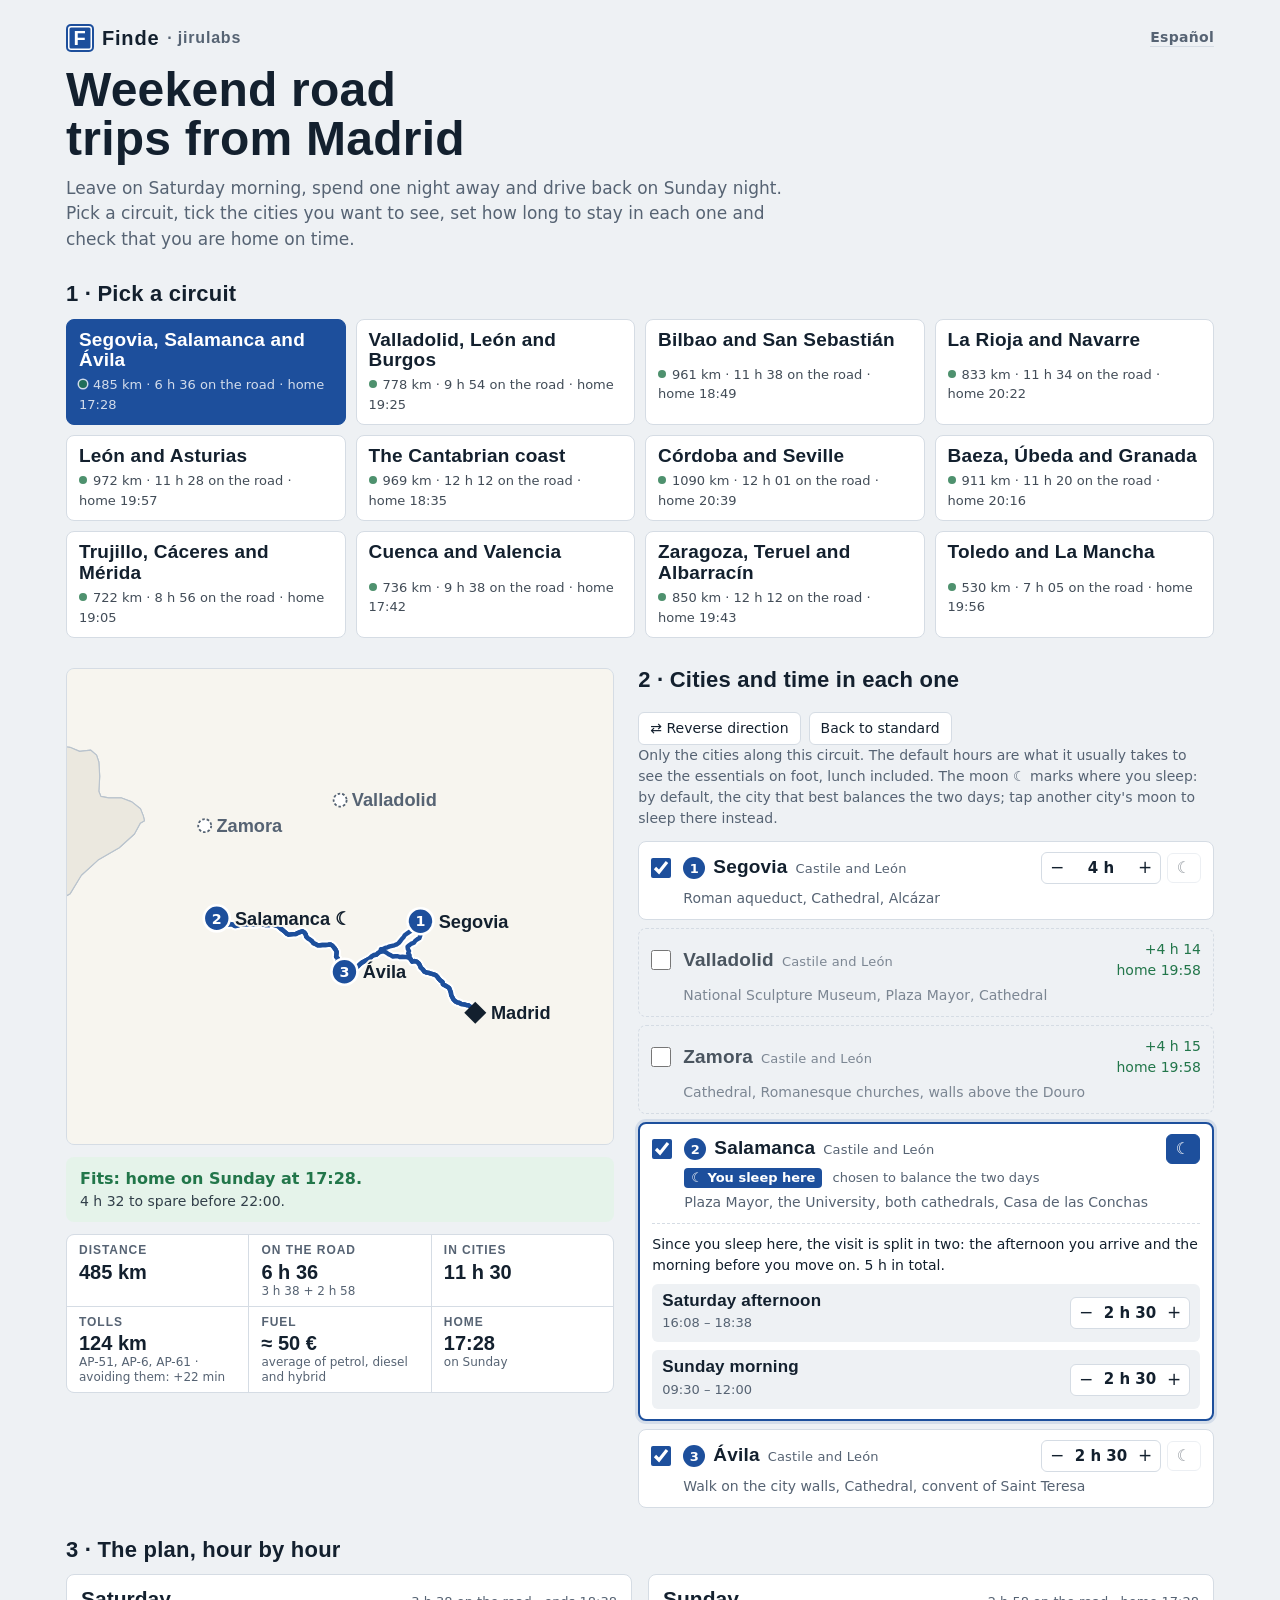
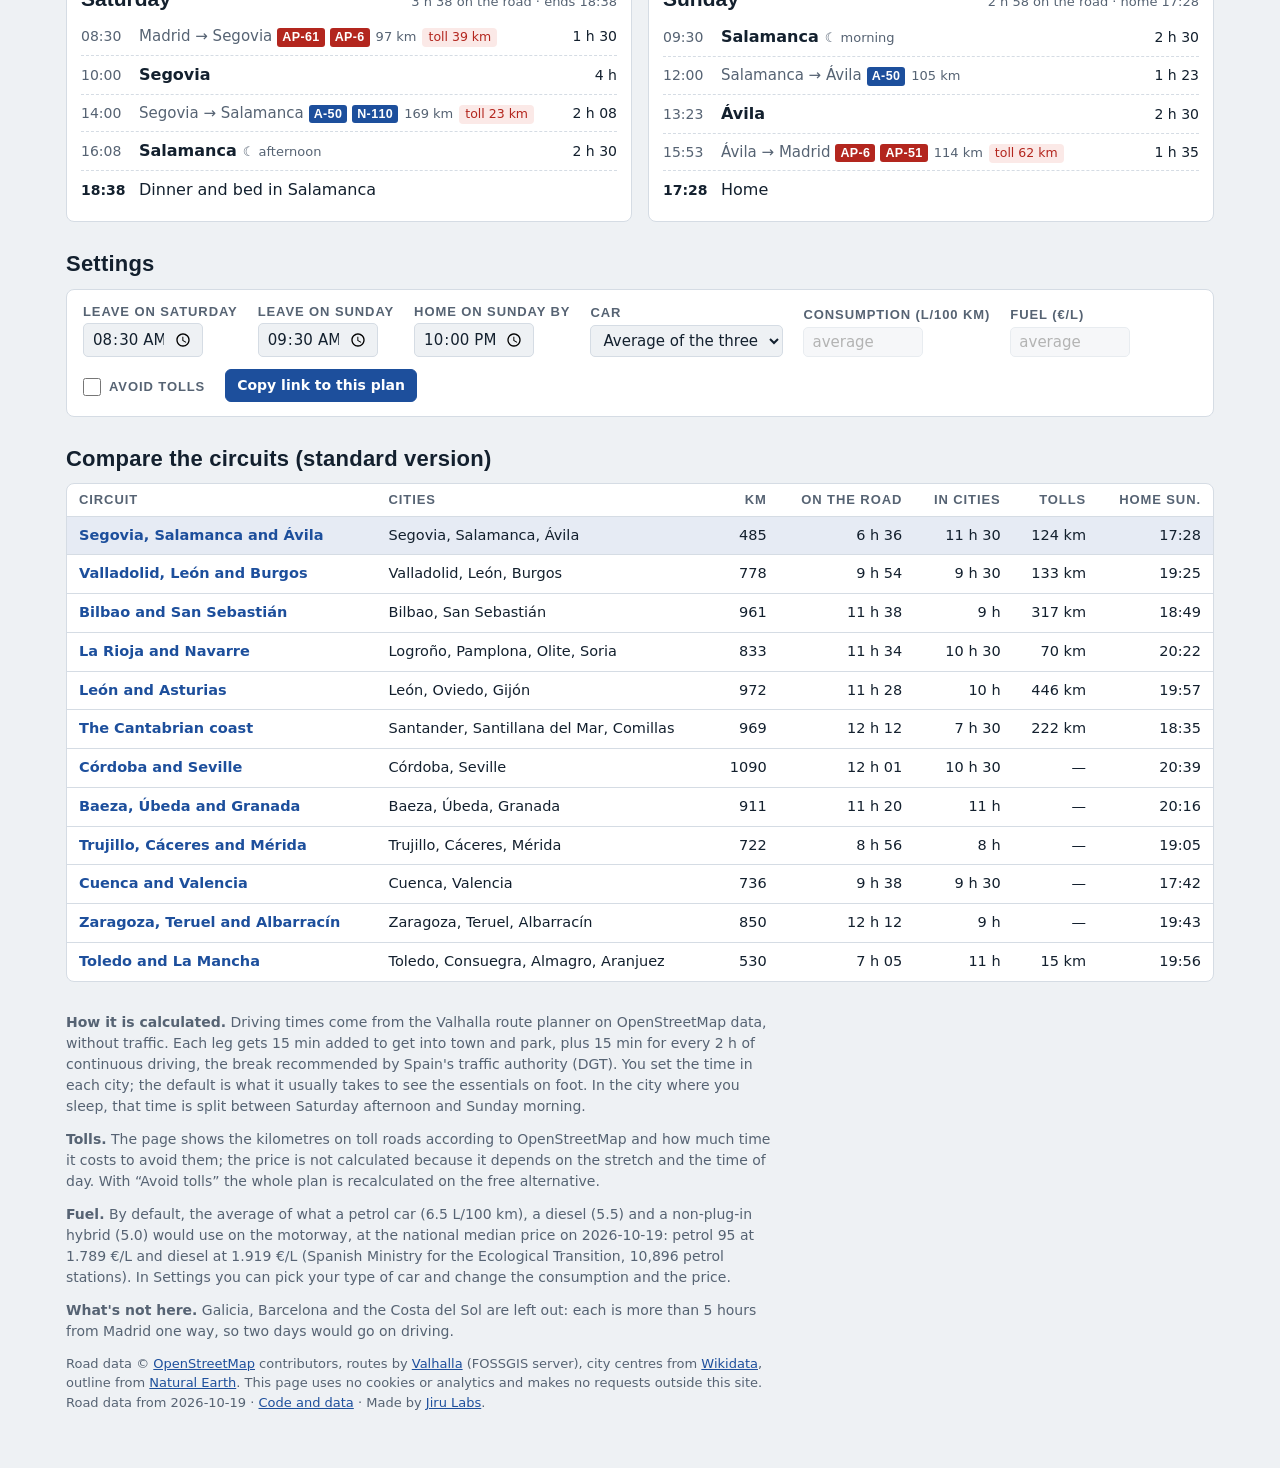
==== docs/en/index.html @ 2900321b "Versión en inglés (/en/), ciudad de la noche explicada, combustible por tipo de coche con precios de" ====
<!doctype html>
<html lang="en">
<head>
<meta charset="utf-8">
<meta name="viewport" content="width=device-width,initial-scale=1">
<title>Finde · Weekend road trips from Madrid</title>
<meta name="description" content="Twelve Saturday-to-Sunday road trips from Madrid. Pick the cities, set the time in each one and check that you are home by Sunday night.">
<meta name="color-scheme" content="light dark">
<link rel="canonical" href="https://finde.jirulabs.com/en/">
<link rel="alternate" hreflang="es" href="https://finde.jirulabs.com/">
<link rel="alternate" hreflang="en" href="https://finde.jirulabs.com/en/">
<link rel="alternate" hreflang="x-default" href="https://finde.jirulabs.com/">
<meta property="og:type" content="website">
<meta property="og:url" content="https://finde.jirulabs.com/en/">
<meta property="og:title" content="Finde · Weekend road trips from Madrid">
<meta property="og:description" content="Pick a circuit, tick the cities, set the time in each one and check that you are home by Sunday night.">
<meta property="og:locale" content="en_GB">
<link rel="icon" href="../favicon.svg" type="image/svg+xml">
<link rel="preload" href="../datos.json" as="fetch" crossorigin>
<link rel="stylesheet" href="../estilo.css">
<script type="module" src="../app.js"></script>
</head>
<body>
<!-- Generado por herramientas/construir.py desde herramientas/plantilla.html y datos/textos.json: no editar aquí. -->
<div class="wrap">
  <header class="cab">
    <div>
      <p class="marca"><span class="senal">F</span> Finde <a href="https://jirulabs.com/en/" class="jl">· jirulabs</a>
        <a href="../" class="idioma" id="idioma" hreflang="es" lang="es">Español</a></p>
      <h1>Weekend road trips from Madrid</h1>
      <p class="lede">Leave on Saturday morning, spend one night away and drive back on Sunday night. Pick a circuit, tick the cities you want to see, set how long to stay in each one and check that you are home on time.</p>
    </div>
  </header>

  <section aria-labelledby="t-circ">
    <h2 id="t-circ" class="seccion">1 · Pick a circuit</h2>
    <div class="circuitos" id="circuitos" role="radiogroup" aria-label="Circuits"></div>
  </section>

  <section class="principal" aria-labelledby="t-viaje">
    <div class="col-mapa">
      <div class="mapa"><svg id="mapa" role="img" aria-label="Route map"></svg></div>
      <div id="veredicto" class="veredicto" aria-live="polite"></div>
      <dl class="cifras" id="cifras"></dl>
    </div>
    <div class="col-ciudades">
      <div class="titulo-fila">
        <h2 id="t-viaje" class="seccion">2 · Cities and time in each one</h2>
        <div class="acciones">
          <button type="button" id="invertir" class="btn">⇄ Reverse direction</button>
          <button type="button" id="estandar" class="btn">Back to standard</button>
        </div>
      </div>
      <p class="ayuda">Only the cities along this circuit. The default hours are what it usually takes to see the essentials on foot, lunch included. The moon ☾ marks where you sleep: by default, the city that best balances the two days; tap another city&#x27;s moon to sleep there instead.</p>
      <ol class="ciudades" id="ciudades"></ol>
    </div>
  </section>

  <section aria-labelledby="t-itin">
    <h2 id="t-itin" class="seccion">3 · The plan, hour by hour</h2>
    <div class="dias" id="dias"></div>
  </section>

  <section aria-labelledby="t-aj">
    <h2 id="t-aj" class="seccion">Settings</h2>
    <div class="ajustes">
      <label>Leave on Saturday <input id="s1" type="time" value="08:30"></label>
      <label>Leave on Sunday <input id="s2" type="time" value="09:30"></label>
      <label>Home on Sunday by <input id="fin" type="time" value="22:00"></label>
      <label>Car <select id="coche">
        <option value="media">Average of the three</option>
        <option value="gasolina">Petrol</option>
        <option value="diesel">Diesel</option>
        <option value="hibrido">Hybrid (non-plug-in)</option></select></label>
      <label>Consumption (L/100 km) <input id="l" type="text" inputmode="decimal" autocomplete="off"></label>
      <label>Fuel (€/L) <input id="p" type="text" inputmode="decimal" autocomplete="off"></label>
      <label class="check"><input id="np" type="checkbox"> Avoid tolls</label>
      <button type="button" id="compartir" class="btn btn-fuerte">Copy link to this plan</button>
    </div>
  </section>

  <section aria-labelledby="t-comp">
    <h2 id="t-comp" class="seccion">Compare the circuits (standard version)</h2>
    <div class="tabla"><table>
      <thead><tr><th>Circuit</th><th>Cities</th><th class="n">km</th><th class="n">On the road</th><th class="n">In cities</th><th class="n">Tolls</th><th class="n">Home Sun.</th></tr></thead>
      <tbody id="comparar"></tbody>
    </table></div>
  </section>

  <footer class="pie" id="pie">
    <p><strong>How it is calculated.</strong> Driving times come from the Valhalla route planner on OpenStreetMap data, without traffic. Each leg gets 15 min added to get into town and park, plus 15 min for every 2 h of continuous driving, the break recommended by Spain's traffic authority (DGT). You set the time in each city; the default is what it usually takes to see the essentials on foot. In the city where you sleep, that time is split between Saturday afternoon and Sunday morning.</p>
    <p><strong>Tolls.</strong> The page shows the kilometres on toll roads according to OpenStreetMap and how much time it costs to avoid them; the price is not calculated because it depends on the stretch and the time of day. With “Avoid tolls” the whole plan is recalculated on the free alternative.</p>
    <p id="pie-combustible"></p>
    <p id="fuera"></p>
    <p class="creditos">Road data © <a href="https://www.openstreetmap.org/copyright">OpenStreetMap</a> contributors, routes by <a href="https://valhalla.github.io/valhalla/">Valhalla</a> (FOSSGIS server), city centres from <a href="https://www.wikidata.org">Wikidata</a>, outline from <a href="https://www.naturalearthdata.com">Natural Earth</a>. This page uses no cookies or analytics and makes no requests outside this site. <span id="generado"></span> · <a href="https://github.com/jiru-labs/finde">Code and data</a> · Made by <a href="https://jirulabs.com/en/">Jiru Labs</a>.</p>
  </footer>
</div>
<noscript><p class="wrap">This page needs JavaScript to calculate the plans.</p></noscript>
</body>
</html>
---- docs/estilo.css ----
/* Finde — estética de señalización vial española: azul de autovía, tipografía condensada. */
@font-face{font-family:"Barlow";src:url(fuentes/barlow-400.woff2) format("woff2");font-weight:400;font-display:swap}
@font-face{font-family:"Barlow";src:url(fuentes/barlow-600.woff2) format("woff2");font-weight:600;font-display:swap}
@font-face{font-family:"Barlow Condensed";src:url(fuentes/barlow-condensed-600.woff2) format("woff2");font-weight:600;font-display:swap}
@font-face{font-family:"Barlow Condensed";src:url(fuentes/barlow-condensed-700.woff2) format("woff2");font-weight:700;font-display:swap}

:root{
  --bg:#eef1f4; --surface:#fff; --ink:#13202e; --muted:#566373; --line:#d5dce4;
  --mar:#dfe8f1; --tierra:#f7f5ef; --tierra-otra:#ebe8df; --borde:#b9c3cd;
  --via:#1d4f9c; --via-ink:#fff; --peaje:#b3261e; --peaje-bg:#fbe9e7;
  --ok:#22764a; --ok-bg:#e5f3ea; --aviso:#9a5b00; --aviso-bg:#fdf1dc; --mal:#b3261e; --mal-bg:#fbe9e7;
  --f-rotulo:"Barlow Condensed","Arial Narrow",Arial,sans-serif;
  --f-texto:"Barlow",system-ui,-apple-system,"Segoe UI",sans-serif;
  color-scheme:light;
}
@media (prefers-color-scheme:dark){:root{
  --bg:#0f151c; --surface:#17202a; --ink:#e6ecf2; --muted:#98a6b5; --line:#2a3644;
  --mar:#122030; --tierra:#1d2733; --tierra-otra:#18212b; --borde:#33465a;
  --via:#6fa3e8; --via-ink:#0b1118; --peaje:#ff8a80; --peaje-bg:#3a1c1a;
  --ok:#6cc08f; --ok-bg:#16301f; --aviso:#f0b35a; --aviso-bg:#352713; --mal:#ff8a80; --mal-bg:#3a1c1a;
  color-scheme:dark}}

*{box-sizing:border-box}
body{margin:0;background:var(--bg);color:var(--ink);font:400 16px/1.5 var(--f-texto);-webkit-font-smoothing:antialiased}
a{color:var(--via)}
.wrap{max-width:1180px;margin:0 auto;padding:24px 16px 48px;display:grid;grid-template-columns:minmax(0,1fr);gap:30px}
button,input{font:inherit;color:inherit}
:focus-visible{outline:2px solid var(--via);outline-offset:2px}

.marca{font:700 20px/1 var(--f-rotulo);letter-spacing:.04em;margin:0 0 14px;display:flex;align-items:center;gap:8px}
.senal{display:inline-grid;place-items:center;width:28px;height:28px;background:var(--via);color:var(--via-ink);border-radius:5px;box-shadow:inset 0 0 0 2px var(--via),inset 0 0 0 3.5px var(--via-ink)}
.jl{font-weight:600;color:var(--muted);text-decoration:none;font-size:16px}
.jl:hover{color:var(--via)}
h1{font:700 clamp(30px,5.2vw,48px)/1.02 var(--f-rotulo);margin:0;letter-spacing:.005em;text-wrap:balance;max-width:22ch}
.lede{margin:12px 0 0;color:var(--muted);max-width:68ch;font-size:17px}
.seccion{font:700 22px/1.1 var(--f-rotulo);margin:0 0 12px;letter-spacing:.01em}

/* Circuitos */
.circuitos{display:grid;grid-template-columns:repeat(auto-fill,minmax(min(230px,calc(50% - 5px)),1fr));gap:10px}
.circ{display:grid;gap:4px;text-align:left;background:var(--surface);border:1.5px solid var(--line);border-radius:8px;padding:10px 12px;cursor:pointer}
.circ:hover{border-color:var(--via)}
.circ[aria-checked="true"]{background:var(--via);border-color:var(--via);color:var(--via-ink)}
.circ strong{font:700 19px/1.1 var(--f-rotulo);letter-spacing:.01em}
.circ small{font-size:13px;opacity:.8;font-variant-numeric:tabular-nums}
.punto{display:inline-block;width:8px;height:8px;border-radius:50%;margin-right:6px;vertical-align:1px}
.punto.ok{background:var(--ok)} .punto.justo{background:var(--aviso)} .punto.no{background:var(--mal)}
.circ[aria-checked="true"] .punto{box-shadow:0 0 0 1.5px var(--via-ink)}

/* Principal */
.principal{display:grid;grid-template-columns:minmax(0,1fr) minmax(0,1.05fr);gap:24px;align-items:start}
@media (max-width:900px){.principal{grid-template-columns:1fr}}
.col-mapa{display:grid;gap:12px;position:sticky;top:12px}
@media (max-width:900px){.col-mapa{position:static}}
.mapa{background:var(--mar);border:1px solid var(--line);border-radius:8px;overflow:hidden}
.mapa svg{display:block;width:100%;height:auto}
.veredicto{border-radius:8px;padding:10px 14px;font-weight:600}
.veredicto.ok{background:var(--ok-bg);color:var(--ok)}
.veredicto.justo{background:var(--aviso-bg);color:var(--aviso)}
.veredicto.no{background:var(--mal-bg);color:var(--mal)}
.veredicto span{display:block;font-weight:400;font-size:14px;color:var(--ink);opacity:.85}
.cifras{display:grid;grid-template-columns:repeat(3,minmax(0,1fr));gap:1px;background:var(--line);border:1px solid var(--line);border-radius:8px;overflow:hidden;margin:0}
.cifras div{background:var(--surface);padding:8px 12px}
.cifras dt{font:600 12px/1.2 var(--f-rotulo);text-transform:uppercase;letter-spacing:.08em;color:var(--muted)}
.cifras dd{margin:2px 0 0;font:600 20px/1.2 var(--f-rotulo);font-variant-numeric:tabular-nums}
.cifras dd small{font:400 12px/1.2 var(--f-texto);color:var(--muted);display:block}

.titulo-fila{display:flex;flex-wrap:wrap;justify-content:space-between;align-items:baseline;gap:8px}
.acciones{display:flex;gap:8px;flex-wrap:wrap}
.btn{background:var(--surface);border:1px solid var(--line);border-radius:6px;padding:5px 11px;cursor:pointer;font-size:14px}
.btn:hover{border-color:var(--via)}
.btn-fuerte{background:var(--via);color:var(--via-ink);border-color:var(--via);font-weight:600}
.ayuda{margin:0 0 12px;color:var(--muted);font-size:14px}

/* Lista de ciudades */
.ciudades{list-style:none;margin:0;padding:0;display:grid;gap:8px}
.ciudad{background:var(--surface);border:1px solid var(--line);border-radius:8px;padding:10px 12px;display:grid;grid-template-columns:auto minmax(0,1fr) auto;gap:4px 12px;align-items:center}
.ciudad.fuera{background:transparent;border-style:dashed}
.ciudad.fuera .nom,.ciudad.fuera .ver{opacity:.75}
.ciudad input[type=checkbox]{width:20px;height:20px;accent-color:var(--via);margin:0}
.nom{font:700 19px/1.1 var(--f-rotulo);letter-spacing:.01em;display:flex;align-items:baseline;gap:8px;flex-wrap:wrap}
.nom small{font:400 13px/1 var(--f-texto);color:var(--muted)}
.num{display:inline-grid;place-items:center;min-width:22px;height:22px;border-radius:50%;background:var(--via);color:var(--via-ink);font:600 13px/1 var(--f-texto)}
.ver{grid-column:2/4;font-size:14px;color:var(--muted);margin:0}
.ctrl{display:flex;align-items:center;gap:6px;justify-self:end}
.luna{border:1px solid var(--line);background:var(--surface);border-radius:6px;width:34px;height:30px;cursor:pointer;font-size:16px;line-height:1;opacity:.45}
.luna[aria-pressed="true"]{opacity:1;background:var(--via);border-color:var(--via);color:var(--via-ink)}
.paso{display:inline-flex;align-items:center;border:1px solid var(--line);border-radius:6px;overflow:hidden;background:var(--surface)}
.paso button{border:0;background:transparent;width:30px;height:30px;cursor:pointer;font-size:17px}
.paso button:hover{background:var(--bg)}
.paso output{min-width:58px;text-align:center;font:600 15px/1 var(--f-texto);font-variant-numeric:tabular-nums}
.paso.cambiado output{color:var(--via)}
.coste{font-size:14px;font-variant-numeric:tabular-nums;text-align:right}
.coste.cabe{color:var(--ok)} .coste.nocabe{color:var(--mal)}

/* Días */
.dias{display:grid;grid-template-columns:repeat(2,minmax(0,1fr));gap:16px}
@media (max-width:760px){.dias{grid-template-columns:1fr}}
.dia{background:var(--surface);border:1px solid var(--line);border-radius:8px;padding:12px 14px}
.dia h3{font:700 21px/1.1 var(--f-rotulo);margin:0 0 8px;display:flex;justify-content:space-between;gap:10px;flex-wrap:wrap;align-items:baseline}
.dia h3 small{font:400 13px/1 var(--f-texto);color:var(--muted)}
.tl{list-style:none;margin:0;padding:0}
.tl li{display:grid;grid-template-columns:48px minmax(0,1fr) auto;gap:10px;padding:7px 0;border-top:1px dashed var(--line);align-items:baseline}
.tl li:first-child{border-top:0}
.tl time{font-variant-numeric:tabular-nums;color:var(--muted);font-size:14px}
.tl .dur{font-variant-numeric:tabular-nums;font-size:14px;text-align:right;white-space:nowrap}
.tl .coche .que{color:var(--muted);font-size:15px}
.tl .visita .que{font-weight:600}
.tl .fin time{color:var(--ink);font-weight:600}
.via{display:inline-block;font:600 12.5px/1.45 var(--f-rotulo);background:var(--via);color:var(--via-ink);border-radius:3px;padding:0 5px;margin-left:5px;letter-spacing:.03em}
.via.ap{background:var(--peaje)}
.etq{font-size:13px;color:var(--muted);margin-left:6px;font-weight:400}
.peaje{display:inline-block;font-size:12.5px;color:var(--peaje);background:var(--peaje-bg);border-radius:4px;padding:0 6px;margin-left:6px}
.aviso{display:block;margin-top:8px;font-size:13.5px;background:var(--aviso-bg);color:var(--aviso);border-radius:5px;padding:4px 8px}

/* Ajustes */
.ajustes{display:flex;flex-wrap:wrap;gap:12px 20px;align-items:flex-end;background:var(--surface);border:1px solid var(--line);border-radius:8px;padding:14px 16px}
.ajustes label{display:grid;gap:4px;font:600 13px/1.2 var(--f-rotulo);text-transform:uppercase;letter-spacing:.07em;color:var(--muted)}
.ajustes input{font:400 15px/1.2 var(--f-texto);text-transform:none;letter-spacing:0;color:var(--ink);background:var(--bg);border:1px solid var(--line);border-radius:5px;padding:5px 8px;width:120px}

/* Tabla */
.tabla{overflow-x:auto;background:var(--surface);border:1px solid var(--line);border-radius:8px}
table{border-collapse:collapse;width:100%;min-width:820px;font-size:14.5px}
th,td{padding:8px 12px;text-align:left;border-bottom:1px solid var(--line)}
th{font:600 13px/1.2 var(--f-rotulo);text-transform:uppercase;letter-spacing:.07em;color:var(--muted)}
td.n,th.n{text-align:right;font-variant-numeric:tabular-nums;white-space:nowrap}
tbody tr:last-child td{border-bottom:0}
tbody tr.sel td{background:color-mix(in srgb,var(--via) 11%,transparent)}
td button{all:unset;cursor:pointer;font-weight:600;color:var(--via)}
td button:focus-visible{outline:2px solid var(--via)}
td.tarde{color:var(--mal);font-weight:600}

.pie{font-size:14px;color:var(--muted);max-width:80ch;display:grid;gap:4px}
.pie p{margin:0 0 8px}
.creditos{font-size:13px}
.toast{position:fixed;left:50%;bottom:20px;transform:translateX(-50%);background:var(--ink);color:var(--bg);padding:8px 14px;border-radius:6px;font-size:14px}

/* Rótulos del mapa (SVG) */
.rot{font-family:var(--f-rotulo);font-weight:600;fill:var(--ink)}
.rot-madrid{font-weight:700}
.rot-fuera{fill:var(--muted);font-weight:600}
#mapa text:not(.rot){font-family:var(--f-texto)}
.ajustes label.check{display:flex;align-items:center;gap:8px;padding-bottom:6px}
.ajustes label.check input{width:18px;height:18px;accent-color:var(--via);margin:0}

/* Idioma */
.idioma{margin-left:auto;font:600 14px/1 var(--f-texto);color:var(--muted);text-decoration:none;border-bottom:1px solid var(--line);padding-bottom:2px;letter-spacing:.02em}
.idioma:hover{color:var(--via);border-bottom-color:var(--via)}
.marca{flex-wrap:wrap}

/* La ciudad donde se duerme */
.ciudad.noche{border:2px solid var(--via);box-shadow:0 0 0 3px color-mix(in srgb,var(--via) 12%,transparent)}
.chip-noche{grid-column:2/4;margin:0;font-size:13px;color:var(--muted)}
.chip-noche span{display:inline-block;background:var(--via);color:var(--via-ink);font:600 13px/1.5 var(--f-texto);border-radius:4px;padding:0 7px;margin-right:6px}
.partido{grid-column:1/4;display:grid;gap:8px;margin-top:6px;padding-top:10px;border-top:1px dashed var(--line)}
.partido-txt{margin:0;font-size:14px;color:var(--ink)}
.mitad{display:flex;justify-content:space-between;align-items:center;gap:12px;flex-wrap:wrap;background:var(--bg);border-radius:6px;padding:8px 10px}
.mitad strong{display:block;font:700 17px/1.1 var(--f-rotulo);letter-spacing:.01em}
.mitad small{font-size:13px;color:var(--muted);font-variant-numeric:tabular-nums}

/* Ajustes: selector de coche y campos apagados con «media» */
.ajustes select{font:400 15px/1.2 var(--f-texto);text-transform:none;letter-spacing:0;color:var(--ink);background:var(--bg);border:1px solid var(--line);border-radius:5px;padding:5px 8px}
.ajustes input:disabled{opacity:.55}
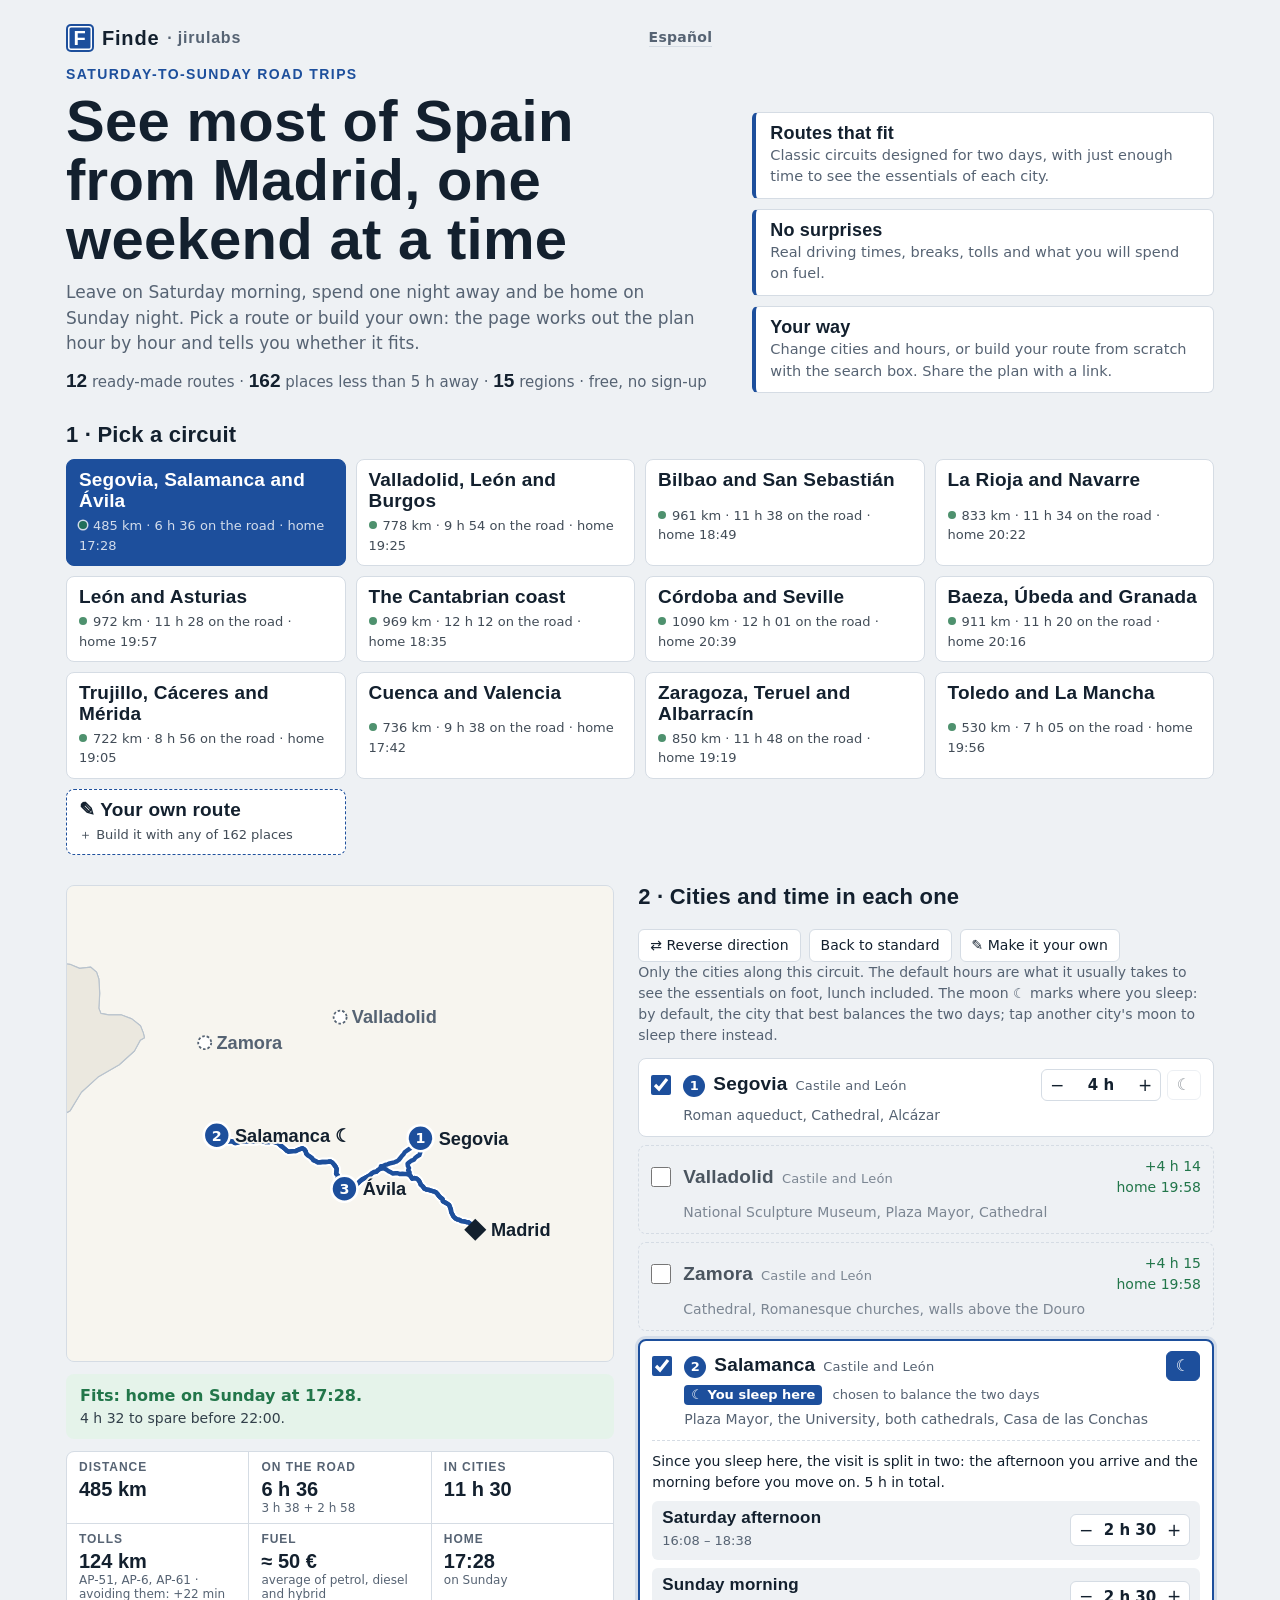
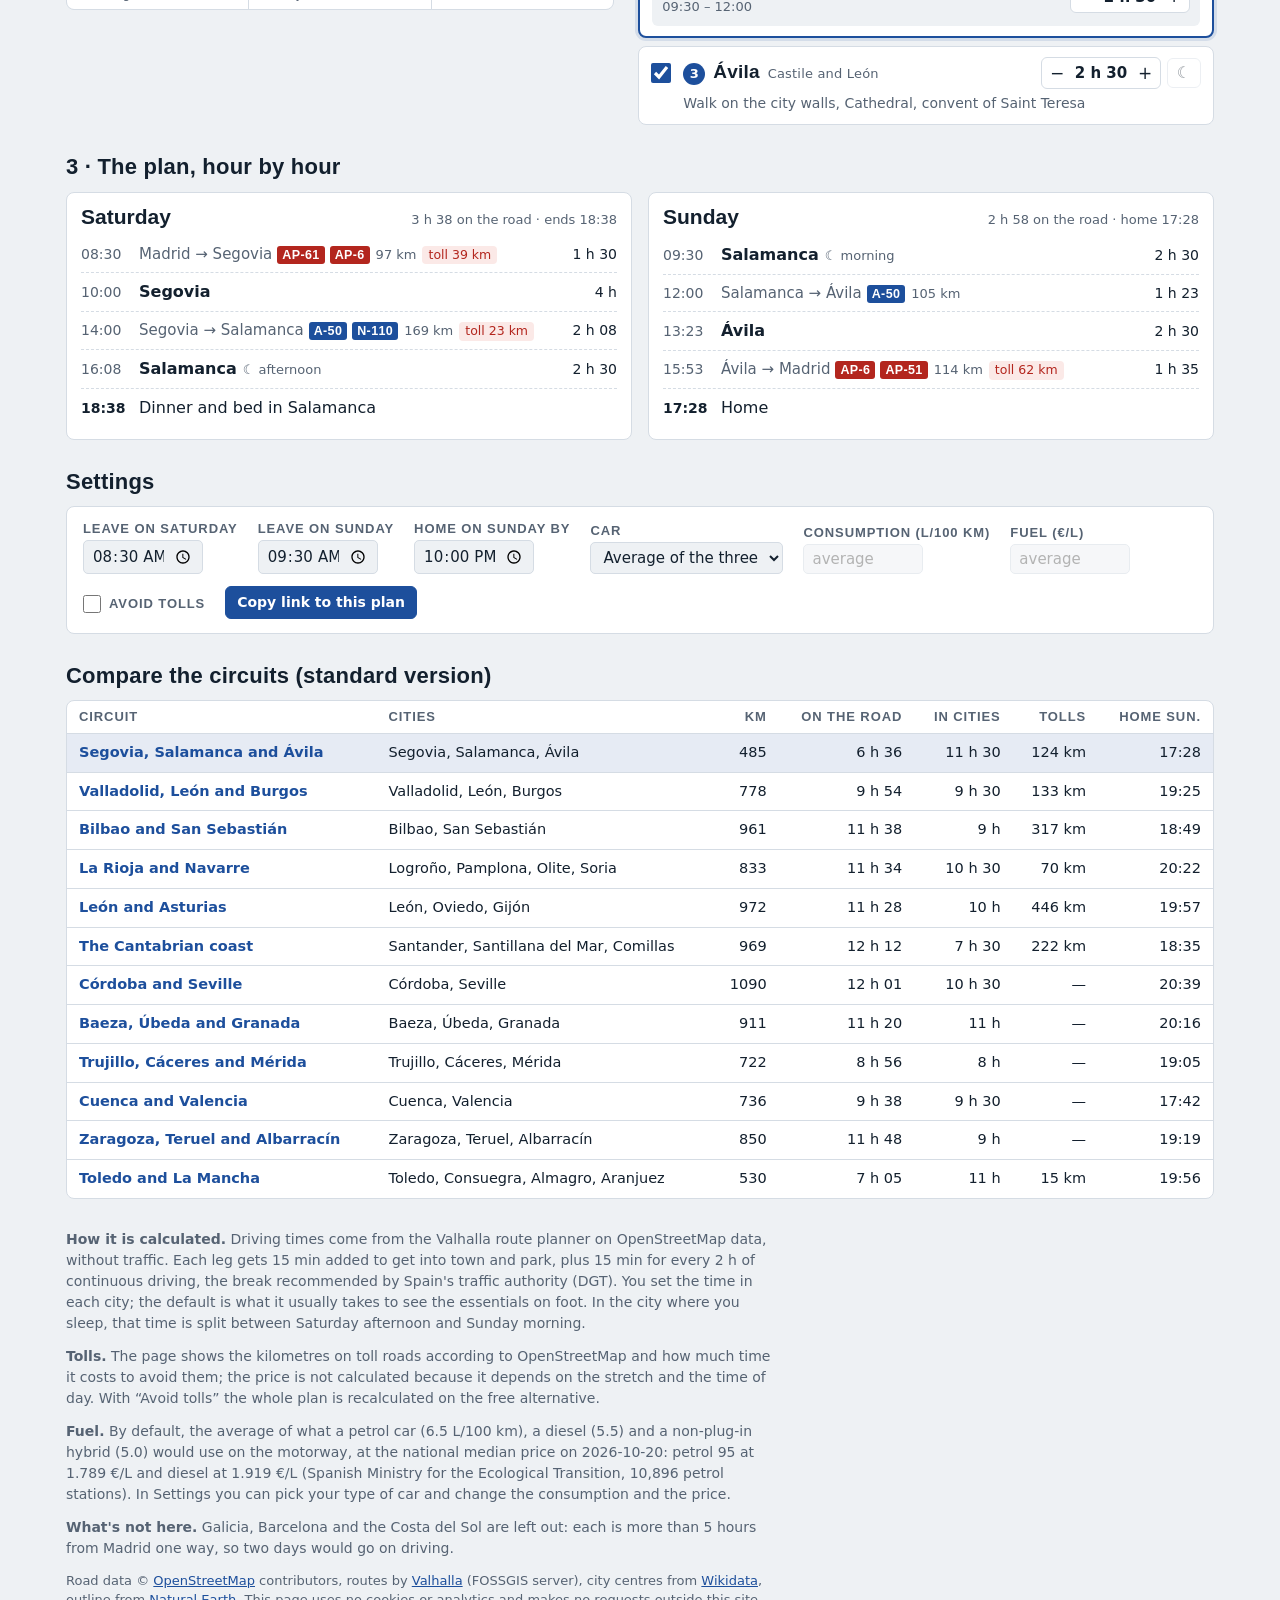
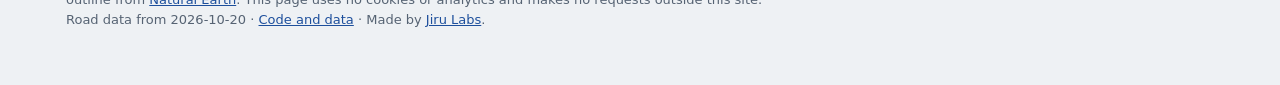
==== commit e83a7a98: "Tu recorrido: catálogo de 162 lugares con buscador; portada e imagen para compartir - Catálogo preca" ====
--- a/docs/en/index.html
+++ b/docs/en/index.html
@@ -3,8 +3,8 @@
 <head>
 <meta charset="utf-8">
 <meta name="viewport" content="width=device-width,initial-scale=1">
-<title>Finde · Weekend road trips from Madrid</title>
-<meta name="description" content="Twelve Saturday-to-Sunday road trips from Madrid. Pick the cities, set the time in each one and check that you are home by Sunday night.">
+<title>Finde · See most of Spain on weekend road trips from Madrid</title>
+<meta name="description" content="Saturday-to-Sunday road trips from Madrid: twelve ready-made circuits and over a hundred places less than 5 hours away. Pick the cities, set the time in each one and check that you are home on Sunday.">
 <meta name="color-scheme" content="light dark">
 <link rel="canonical" href="https://finde.jirulabs.com/en/">
 <link rel="alternate" hreflang="es" href="https://finde.jirulabs.com/">
@@ -12,9 +12,13 @@
 <link rel="alternate" hreflang="x-default" href="https://finde.jirulabs.com/">
 <meta property="og:type" content="website">
 <meta property="og:url" content="https://finde.jirulabs.com/en/">
-<meta property="og:title" content="Finde · Weekend road trips from Madrid">
-<meta property="og:description" content="Pick a circuit, tick the cities, set the time in each one and check that you are home by Sunday night.">
+<meta property="og:title" content="Finde · See most of Spain on weekend road trips from Madrid">
+<meta property="og:description" content="Twelve ready-made routes and over a hundred places less than 5 h from Madrid. Leave on Saturday, come back on Sunday, and the page tells you if it fits.">
 <meta property="og:locale" content="en_GB">
+<meta property="og:image" content="https://finde.jirulabs.com/og-en.png">
+<meta property="og:image:width" content="1200">
+<meta property="og:image:height" content="630">
+<meta name="twitter:card" content="summary_large_image">
 <link rel="icon" href="../favicon.svg" type="image/svg+xml">
 <link rel="preload" href="../datos.json" as="fetch" crossorigin>
 <link rel="stylesheet" href="../estilo.css">
@@ -27,9 +31,16 @@
     <div>
       <p class="marca"><span class="senal">F</span> Finde <a href="https://jirulabs.com/en/" class="jl">· jirulabs</a>
         <a href="../" class="idioma" id="idioma" hreflang="es" lang="es">Español</a></p>
-      <h1>Weekend road trips from Madrid</h1>
-      <p class="lede">Leave on Saturday morning, spend one night away and drive back on Sunday night. Pick a circuit, tick the cities you want to see, set how long to stay in each one and check that you are home on time.</p>
+      <p class="kicker">Saturday-to-Sunday road trips</p>
+      <h1>See most of Spain from Madrid, one weekend at a time</h1>
+      <p class="lede">Leave on Saturday morning, spend one night away and be home on Sunday night. Pick a route or build your own: the page works out the plan hour by hour and tells you whether it fits.</p>
+      <p class="portada" id="portada"></p>
     </div>
+    <ul class="ventajas">
+      <li><strong>Routes that fit</strong>Classic circuits designed for two days, with just enough time to see the essentials of each city.</li>
+      <li><strong>No surprises</strong>Real driving times, breaks, tolls and what you will spend on fuel.</li>
+      <li><strong>Your way</strong>Change cities and hours, or build your route from scratch with the search box. Share the plan with a link.</li>
+    </ul>
   </header>
 
   <section aria-labelledby="t-circ">
@@ -49,9 +60,18 @@
         <div class="acciones">
           <button type="button" id="invertir" class="btn">⇄ Reverse direction</button>
           <button type="button" id="estandar" class="btn">Back to standard</button>
+          <button type="button" id="editar" class="btn">✎ Make it your own</button>
+          <button type="button" id="ordenar" class="btn" hidden>Reorder to drive less</button>
+          <button type="button" id="vaciar" class="btn" hidden>Clear</button>
         </div>
       </div>
-      <p class="ayuda">Only the cities along this circuit. The default hours are what it usually takes to see the essentials on foot, lunch included. The moon ☾ marks where you sleep: by default, the city that best balances the two days; tap another city&#x27;s moon to sleep there instead.</p>
+      <p class="ayuda" id="ayuda-circ">Only the cities along this circuit. The default hours are what it usually takes to see the essentials on foot, lunch included. The moon ☾ marks where you sleep: by default, the city that best balances the two days; tap another city&#x27;s moon to sleep there instead.</p>
+      <p class="ayuda" id="ayuda-propio" hidden>Build your own route with any place in the search; all of them are less than 5 h 15 from Madrid. Each one goes where it adds the least detour, the arrows change the order and the moon ☾ marks where you sleep.</p>
+      <div class="buscador" id="buscador" hidden>
+        <input id="buscar" type="search" placeholder="Search for a city or town…" aria-label="Search for a city or town…" autocomplete="off" spellcheck="false">
+        <p class="sug-tit" id="sug-tit"></p>
+        <ul class="resultados" id="resultados"></ul>
+      </div>
       <ol class="ciudades" id="ciudades"></ol>
     </div>
   </section>
--- a/docs/estilo.css
+++ b/docs/estilo.css
@@ -160,3 +160,37 @@
 /* Ajustes: selector de coche y campos apagados con «media» */
 .ajustes select{font:400 15px/1.2 var(--f-texto);text-transform:none;letter-spacing:0;color:var(--ink);background:var(--bg);border:1px solid var(--line);border-radius:5px;padding:5px 8px}
 .ajustes input:disabled{opacity:.55}
+
+/* «Tu recorrido» */
+.circ-propio{border-style:dashed;border-color:var(--via)}
+.circ-propio strong::before{content:"✎ "}
+.buscador{display:grid;gap:8px;margin-bottom:12px}
+.buscador input{font:400 16px/1.3 var(--f-texto);color:var(--ink);background:var(--surface);border:1.5px solid var(--via);border-radius:8px;padding:10px 12px;width:100%}
+.sug-tit{margin:2px 0 0;font-size:13.5px;color:var(--muted)}
+.resultados{list-style:none;margin:0;padding:0;display:grid;gap:6px}
+.res{all:unset;box-sizing:border-box;width:100%;display:flex;justify-content:space-between;align-items:center;gap:12px;background:var(--surface);border:1px solid var(--line);border-radius:8px;padding:8px 12px;cursor:pointer}
+.res:hover:not([disabled]),.res:focus-visible{border-color:var(--via);outline:none;box-shadow:0 0 0 2px color-mix(in srgb,var(--via) 25%,transparent)}
+.res[disabled]{cursor:default;opacity:.6}
+.res-nom{font:700 17px/1.2 var(--f-rotulo);letter-spacing:.01em;min-width:0}
+.res-nom small{font:400 13px/1 var(--f-texto);color:var(--muted);margin-left:4px}
+.res-ver{display:block;font:400 13px/1.35 var(--f-texto);color:var(--muted);margin-top:2px}
+.res-coste{font-size:13.5px;font-variant-numeric:tabular-nums;text-align:right;white-space:nowrap}
+.res-coste .cabe{color:var(--ok)} .res-coste .nocabe{color:var(--mal)}
+.mover{display:grid;gap:2px}
+.mover button,.quitar{border:1px solid var(--line);background:var(--surface);border-radius:5px;width:26px;height:22px;cursor:pointer;font-size:13px;line-height:1;padding:0;color:var(--ink)}
+.mover button[disabled]{opacity:.3;cursor:default}
+.quitar{width:30px;height:30px;font-size:14px}
+.quitar:hover{border-color:var(--mal);color:var(--mal)}
+[hidden]{display:none!important}
+@media (max-width:460px){.res{flex-direction:column;align-items:flex-start}.res-coste{text-align:left}}
+
+/* Portada */
+.cab{display:grid;grid-template-columns:minmax(0,1.4fr) minmax(0,1fr);gap:20px 40px;align-items:end}
+@media (max-width:900px){.cab{grid-template-columns:1fr}}
+.kicker{margin:0 0 8px;font:600 14px/1.2 var(--f-rotulo);text-transform:uppercase;letter-spacing:.1em;color:var(--via)}
+.cab h1{font-size:clamp(34px,6vw,58px);max-width:18ch}
+.portada{margin:14px 0 0;font-size:15px;color:var(--muted)}
+.portada b{font:700 19px/1 var(--f-rotulo);color:var(--ink)}
+.ventajas{list-style:none;margin:0;padding:0;display:grid;gap:10px}
+.ventajas li{background:var(--surface);border:1px solid var(--line);border-left:4px solid var(--via);border-radius:6px;padding:10px 14px;font-size:14.5px;color:var(--muted)}
+.ventajas strong{display:block;font:700 18px/1.2 var(--f-rotulo);color:var(--ink);letter-spacing:.01em}
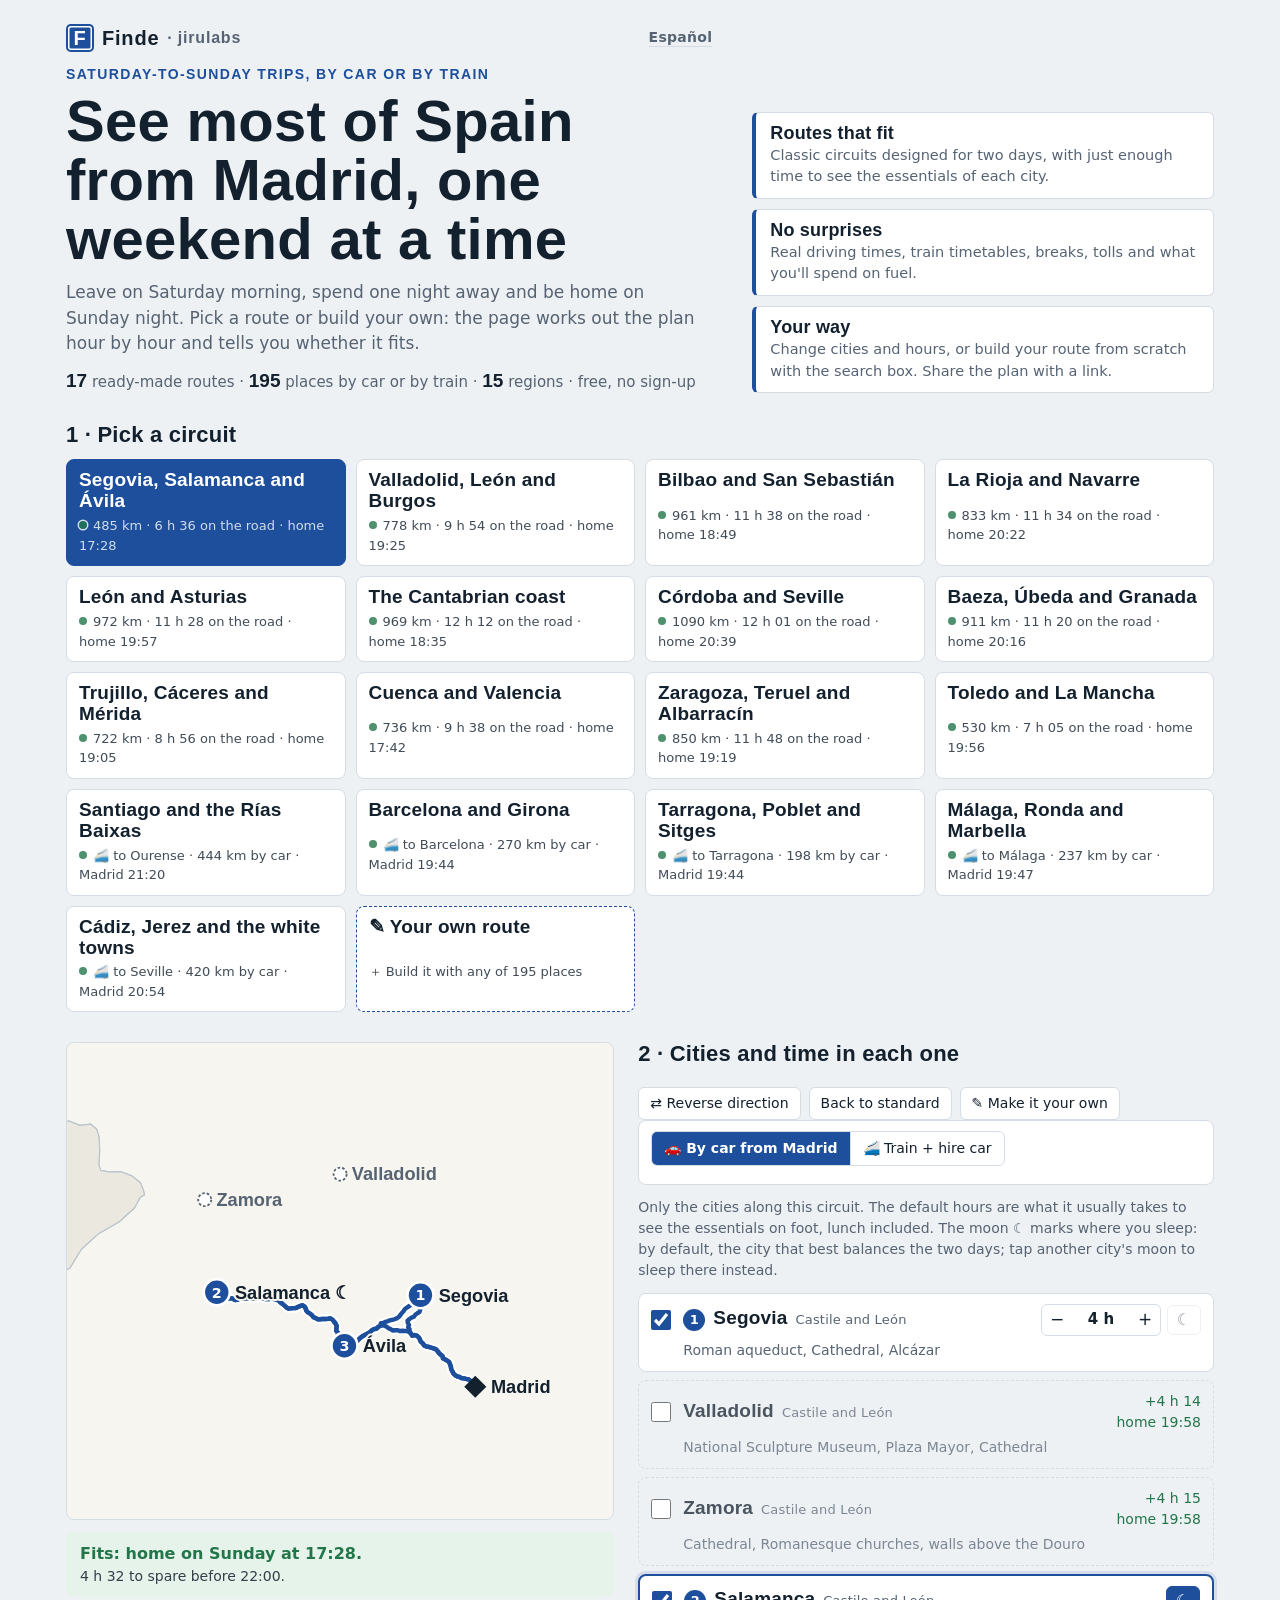
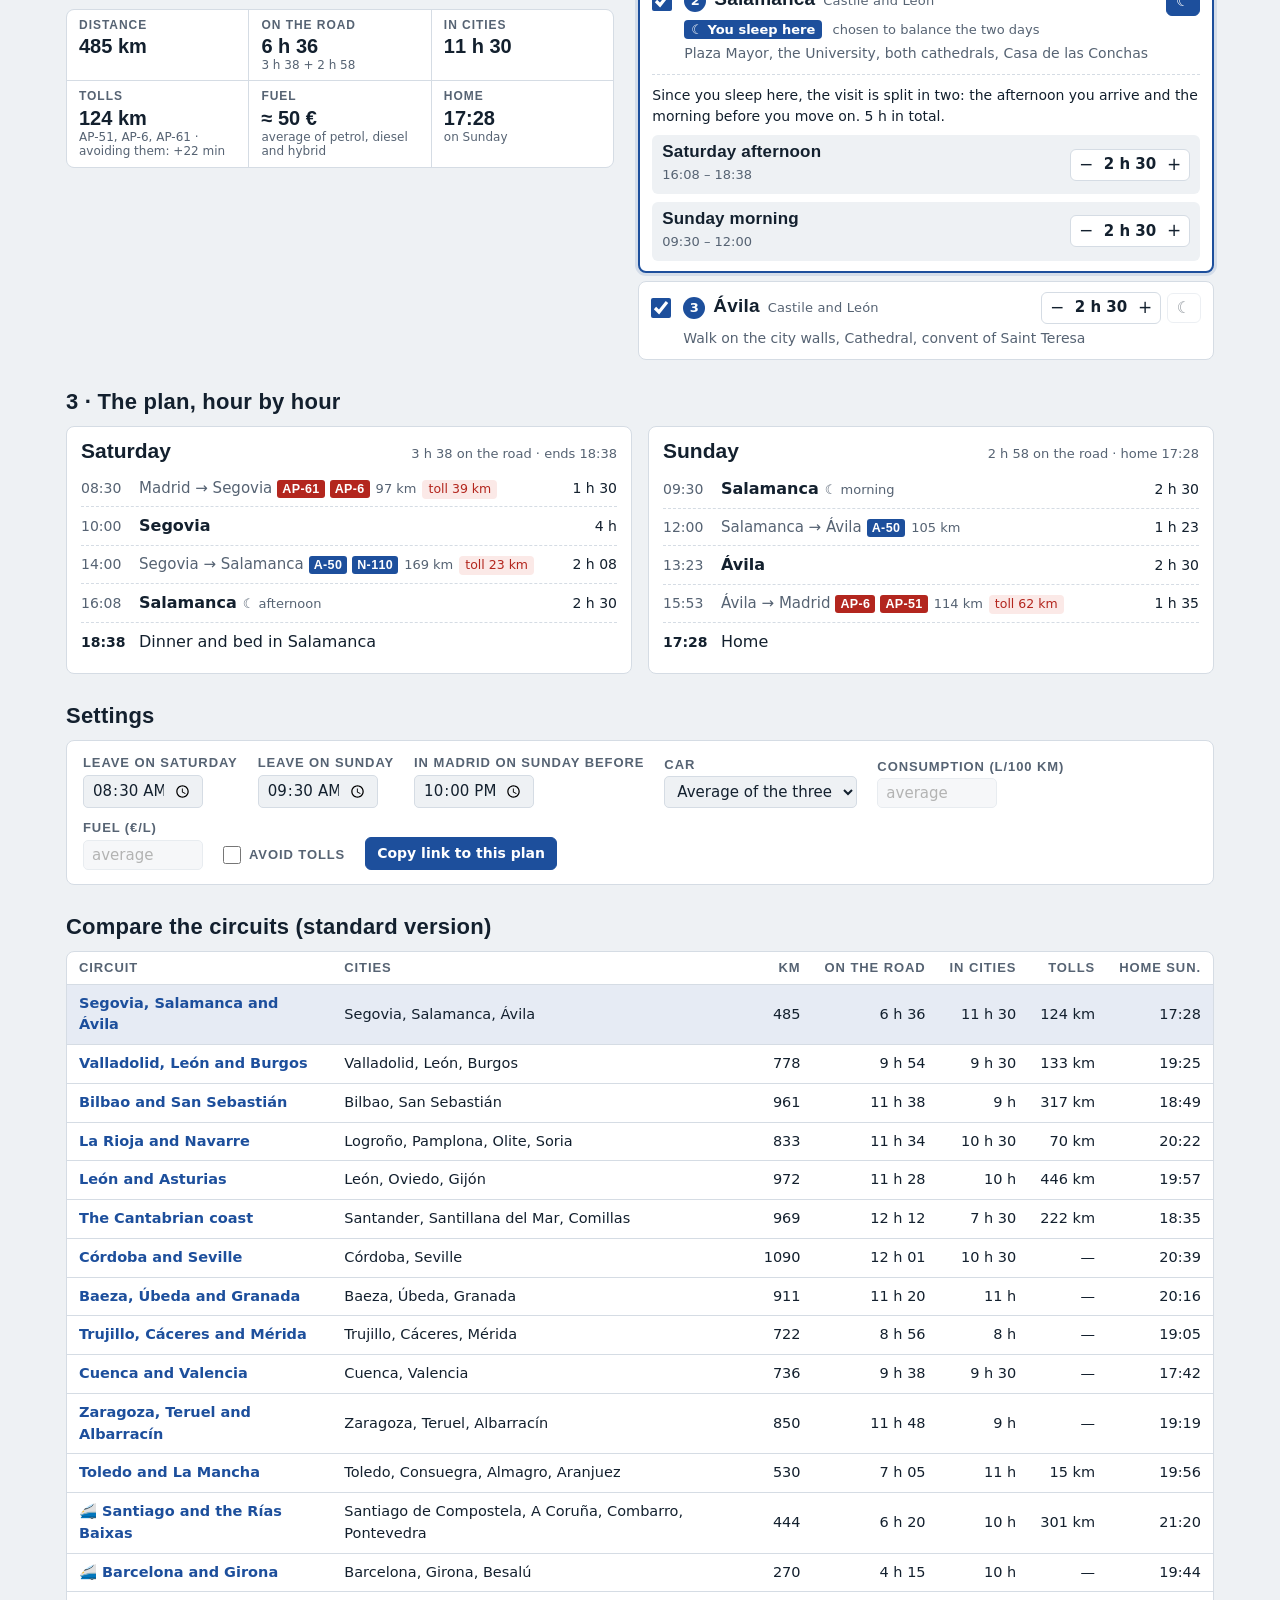
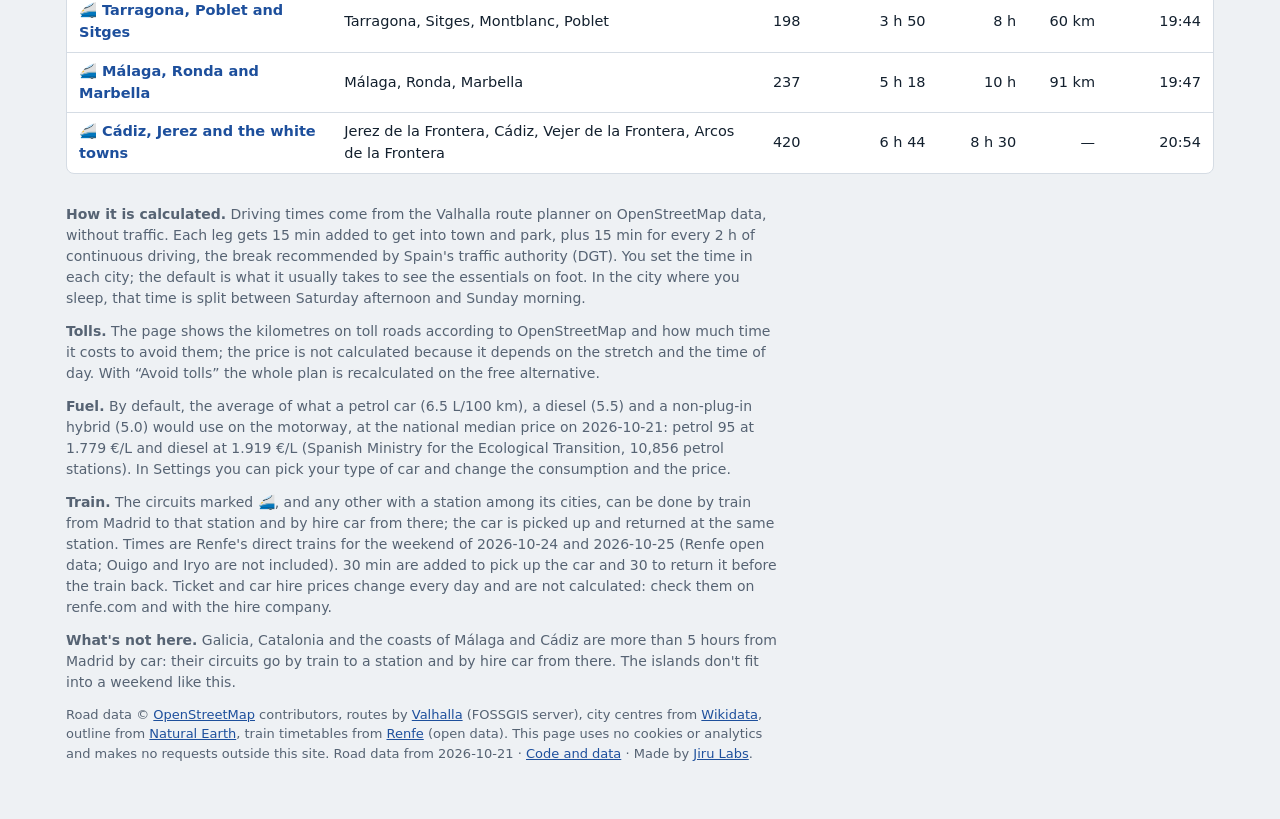
==== commit 7cdc82ca: "Tren + coche de alquiler: cinco circuitos nuevos (Galicia, Barcelona, Costa Dorada, Málaga, Cádiz), " ====
--- a/docs/en/index.html
+++ b/docs/en/index.html
@@ -4,7 +4,7 @@
 <meta charset="utf-8">
 <meta name="viewport" content="width=device-width,initial-scale=1">
 <title>Finde · See most of Spain on weekend road trips from Madrid</title>
-<meta name="description" content="Saturday-to-Sunday road trips from Madrid: twelve ready-made circuits and over a hundred places less than 5 hours away. Pick the cities, set the time in each one and check that you are home on Sunday.">
+<meta name="description" content="Saturday-to-Sunday trips from Madrid, by car or by train and hire car: seventeen ready-made circuits and nearly two hundred places. Pick the cities, set the time in each one and check that you are home on Sunday.">
 <meta name="color-scheme" content="light dark">
 <link rel="canonical" href="https://finde.jirulabs.com/en/">
 <link rel="alternate" hreflang="es" href="https://finde.jirulabs.com/">
@@ -13,7 +13,7 @@
 <meta property="og:type" content="website">
 <meta property="og:url" content="https://finde.jirulabs.com/en/">
 <meta property="og:title" content="Finde · See most of Spain on weekend road trips from Madrid">
-<meta property="og:description" content="Twelve ready-made routes and over a hundred places less than 5 h from Madrid. Leave on Saturday, come back on Sunday, and the page tells you if it fits.">
+<meta property="og:description" content="Seventeen ready-made routes, by car or by train to Galicia, Barcelona or Málaga. Leave on Saturday, come back on Sunday, and the page tells you if it fits.">
 <meta property="og:locale" content="en_GB">
 <meta property="og:image" content="https://finde.jirulabs.com/og-en.png">
 <meta property="og:image:width" content="1200">
@@ -31,14 +31,14 @@
     <div>
       <p class="marca"><span class="senal">F</span> Finde <a href="https://jirulabs.com/en/" class="jl">· jirulabs</a>
         <a href="../" class="idioma" id="idioma" hreflang="es" lang="es">Español</a></p>
-      <p class="kicker">Saturday-to-Sunday road trips</p>
+      <p class="kicker">Saturday-to-Sunday trips, by car or by train</p>
       <h1>See most of Spain from Madrid, one weekend at a time</h1>
       <p class="lede">Leave on Saturday morning, spend one night away and be home on Sunday night. Pick a route or build your own: the page works out the plan hour by hour and tells you whether it fits.</p>
       <p class="portada" id="portada"></p>
     </div>
     <ul class="ventajas">
       <li><strong>Routes that fit</strong>Classic circuits designed for two days, with just enough time to see the essentials of each city.</li>
-      <li><strong>No surprises</strong>Real driving times, breaks, tolls and what you will spend on fuel.</li>
+      <li><strong>No surprises</strong>Real driving times, train timetables, breaks, tolls and what you&#x27;ll spend on fuel.</li>
       <li><strong>Your way</strong>Change cities and hours, or build your route from scratch with the search box. Share the plan with a link.</li>
     </ul>
   </header>
@@ -65,8 +65,19 @@
           <button type="button" id="vaciar" class="btn" hidden>Clear</button>
         </div>
       </div>
+      <div class="modo" id="modo" hidden>
+        <div class="seg" role="radiogroup" aria-label="How you travel">
+          <button type="button" role="radio" data-modo="coche">🚗 By car from Madrid</button>
+          <button type="button" role="radio" data-modo="tren">🚄 Train + hire car</button>
+        </div>
+        <div class="modo-sel">
+          <label id="l-estacion">Train to <select id="estacion"></select></label>
+          <label id="l-ida">Outbound train, Saturday <select id="ida"></select></label>
+        </div>
+        <p class="ayuda" id="ayuda-tren"></p>
+      </div>
       <p class="ayuda" id="ayuda-circ">Only the cities along this circuit. The default hours are what it usually takes to see the essentials on foot, lunch included. The moon ☾ marks where you sleep: by default, the city that best balances the two days; tap another city&#x27;s moon to sleep there instead.</p>
-      <p class="ayuda" id="ayuda-propio" hidden>Build your own route with any place in the search; all of them are less than 5 h 15 from Madrid. Each one goes where it adds the least detour, the arrows change the order and the moon ☾ marks where you sleep.</p>
+      <p class="ayuda" id="ayuda-propio" hidden>Build your own route with any place in the search box: by car from Madrid, or by train to a station and by hire car from there. Each one goes where it adds the least detour, the arrows change the order and the moon ☾ marks where you sleep.</p>
       <div class="buscador" id="buscador" hidden>
         <input id="buscar" type="search" placeholder="Search for a city or town…" aria-label="Search for a city or town…" autocomplete="off" spellcheck="false">
         <p class="sug-tit" id="sug-tit"></p>
@@ -86,7 +97,7 @@
     <div class="ajustes">
       <label>Leave on Saturday <input id="s1" type="time" value="08:30"></label>
       <label>Leave on Sunday <input id="s2" type="time" value="09:30"></label>
-      <label>Home on Sunday by <input id="fin" type="time" value="22:00"></label>
+      <label>In Madrid on Sunday before <input id="fin" type="time" value="22:00"></label>
       <label>Car <select id="coche">
         <option value="media">Average of the three</option>
         <option value="gasolina">Petrol</option>
@@ -111,8 +122,9 @@
     <p><strong>How it is calculated.</strong> Driving times come from the Valhalla route planner on OpenStreetMap data, without traffic. Each leg gets 15 min added to get into town and park, plus 15 min for every 2 h of continuous driving, the break recommended by Spain's traffic authority (DGT). You set the time in each city; the default is what it usually takes to see the essentials on foot. In the city where you sleep, that time is split between Saturday afternoon and Sunday morning.</p>
     <p><strong>Tolls.</strong> The page shows the kilometres on toll roads according to OpenStreetMap and how much time it costs to avoid them; the price is not calculated because it depends on the stretch and the time of day. With “Avoid tolls” the whole plan is recalculated on the free alternative.</p>
     <p id="pie-combustible"></p>
+    <p id="pie-tren"></p>
     <p id="fuera"></p>
-    <p class="creditos">Road data © <a href="https://www.openstreetmap.org/copyright">OpenStreetMap</a> contributors, routes by <a href="https://valhalla.github.io/valhalla/">Valhalla</a> (FOSSGIS server), city centres from <a href="https://www.wikidata.org">Wikidata</a>, outline from <a href="https://www.naturalearthdata.com">Natural Earth</a>. This page uses no cookies or analytics and makes no requests outside this site. <span id="generado"></span> · <a href="https://github.com/jiru-labs/finde">Code and data</a> · Made by <a href="https://jirulabs.com/en/">Jiru Labs</a>.</p>
+    <p class="creditos">Road data © <a href="https://www.openstreetmap.org/copyright">OpenStreetMap</a> contributors, routes by <a href="https://valhalla.github.io/valhalla/">Valhalla</a> (FOSSGIS server), city centres from <a href="https://www.wikidata.org">Wikidata</a>, outline from <a href="https://www.naturalearthdata.com">Natural Earth</a>, train timetables from <a href="https://data.renfe.com">Renfe</a> (open data). This page uses no cookies or analytics and makes no requests outside this site. <span id="generado"></span> · <a href="https://github.com/jiru-labs/finde">Code and data</a> · Made by <a href="https://jirulabs.com/en/">Jiru Labs</a>.</p>
   </footer>
 </div>
 <noscript><p class="wrap">This page needs JavaScript to calculate the plans.</p></noscript>
--- a/docs/estilo.css
+++ b/docs/estilo.css
@@ -7,7 +7,7 @@
 :root{
   --bg:#eef1f4; --surface:#fff; --ink:#13202e; --muted:#566373; --line:#d5dce4;
   --mar:#dfe8f1; --tierra:#f7f5ef; --tierra-otra:#ebe8df; --borde:#b9c3cd;
-  --via:#1d4f9c; --via-ink:#fff; --peaje:#b3261e; --peaje-bg:#fbe9e7;
+  --via:#1d4f9c; --via-ink:#fff; --peaje:#b3261e; --peaje-bg:#fbe9e7; --tren:#7a3e9d;
   --ok:#22764a; --ok-bg:#e5f3ea; --aviso:#9a5b00; --aviso-bg:#fdf1dc; --mal:#b3261e; --mal-bg:#fbe9e7;
   --f-rotulo:"Barlow Condensed","Arial Narrow",Arial,sans-serif;
   --f-texto:"Barlow",system-ui,-apple-system,"Segoe UI",sans-serif;
@@ -16,7 +16,7 @@
 @media (prefers-color-scheme:dark){:root{
   --bg:#0f151c; --surface:#17202a; --ink:#e6ecf2; --muted:#98a6b5; --line:#2a3644;
   --mar:#122030; --tierra:#1d2733; --tierra-otra:#18212b; --borde:#33465a;
-  --via:#6fa3e8; --via-ink:#0b1118; --peaje:#ff8a80; --peaje-bg:#3a1c1a;
+  --via:#6fa3e8; --via-ink:#0b1118; --peaje:#ff8a80; --peaje-bg:#3a1c1a; --tren:#c99be6;
   --ok:#6cc08f; --ok-bg:#16301f; --aviso:#f0b35a; --aviso-bg:#352713; --mal:#ff8a80; --mal-bg:#3a1c1a;
   color-scheme:dark}}
 
@@ -48,7 +48,7 @@
 
 /* Principal */
 .principal{display:grid;grid-template-columns:minmax(0,1fr) minmax(0,1.05fr);gap:24px;align-items:start}
-@media (max-width:900px){.principal{grid-template-columns:1fr}}
+@media (max-width:900px){.principal{grid-template-columns:minmax(0,1fr)}}
 .col-mapa{display:grid;gap:12px;position:sticky;top:12px}
 @media (max-width:900px){.col-mapa{position:static}}
 .mapa{background:var(--mar);border:1px solid var(--line);border-radius:8px;overflow:hidden}
@@ -194,3 +194,18 @@
 .ventajas{list-style:none;margin:0;padding:0;display:grid;gap:10px}
 .ventajas li{background:var(--surface);border:1px solid var(--line);border-left:4px solid var(--via);border-radius:6px;padding:10px 14px;font-size:14.5px;color:var(--muted)}
 .ventajas strong{display:block;font:700 18px/1.2 var(--f-rotulo);color:var(--ink);letter-spacing:.01em}
+
+/* Cómo se va: en coche o en tren + coche de alquiler */
+.modo{display:grid;gap:8px;min-width:0;margin:0 0 12px;background:var(--surface);border:1px solid var(--line);border-radius:8px;padding:10px 12px}
+.seg{display:flex;border:1px solid var(--line);border-radius:6px;overflow:hidden;width:fit-content;max-width:100%}
+.seg button{flex:1 1 auto;min-width:0}
+.seg button{border:0;background:transparent;padding:6px 12px;cursor:pointer;font-size:14px;color:var(--ink)}
+.seg button+button{border-left:1px solid var(--line)}
+.seg button[aria-checked="true"]{background:var(--via);color:var(--via-ink);font-weight:600}
+.modo-sel{display:flex;flex-wrap:wrap;gap:8px 16px}
+.modo-sel label{display:grid;flex:1 1 220px;gap:4px;font:600 13px/1.2 var(--f-rotulo);text-transform:uppercase;letter-spacing:.07em;color:var(--muted);min-width:0}
+.modo-sel select{width:100%;font:400 15px/1.2 var(--f-texto);text-transform:none;letter-spacing:0;color:var(--ink);background:var(--bg);border:1px solid var(--line);border-radius:5px;padding:5px 8px;max-width:100%}
+.modo .ayuda{margin:0;font-size:13px}
+.tl .tren .que{color:var(--tren);font-size:15px;font-weight:600}
+.tl .alquiler .que{color:var(--muted);font-size:14px;font-style:italic}
+.tipo{display:inline-block;font:600 12.5px/1.45 var(--f-rotulo);background:var(--tren);color:var(--via-ink);border-radius:3px;padding:0 5px;margin-left:5px;letter-spacing:.03em}
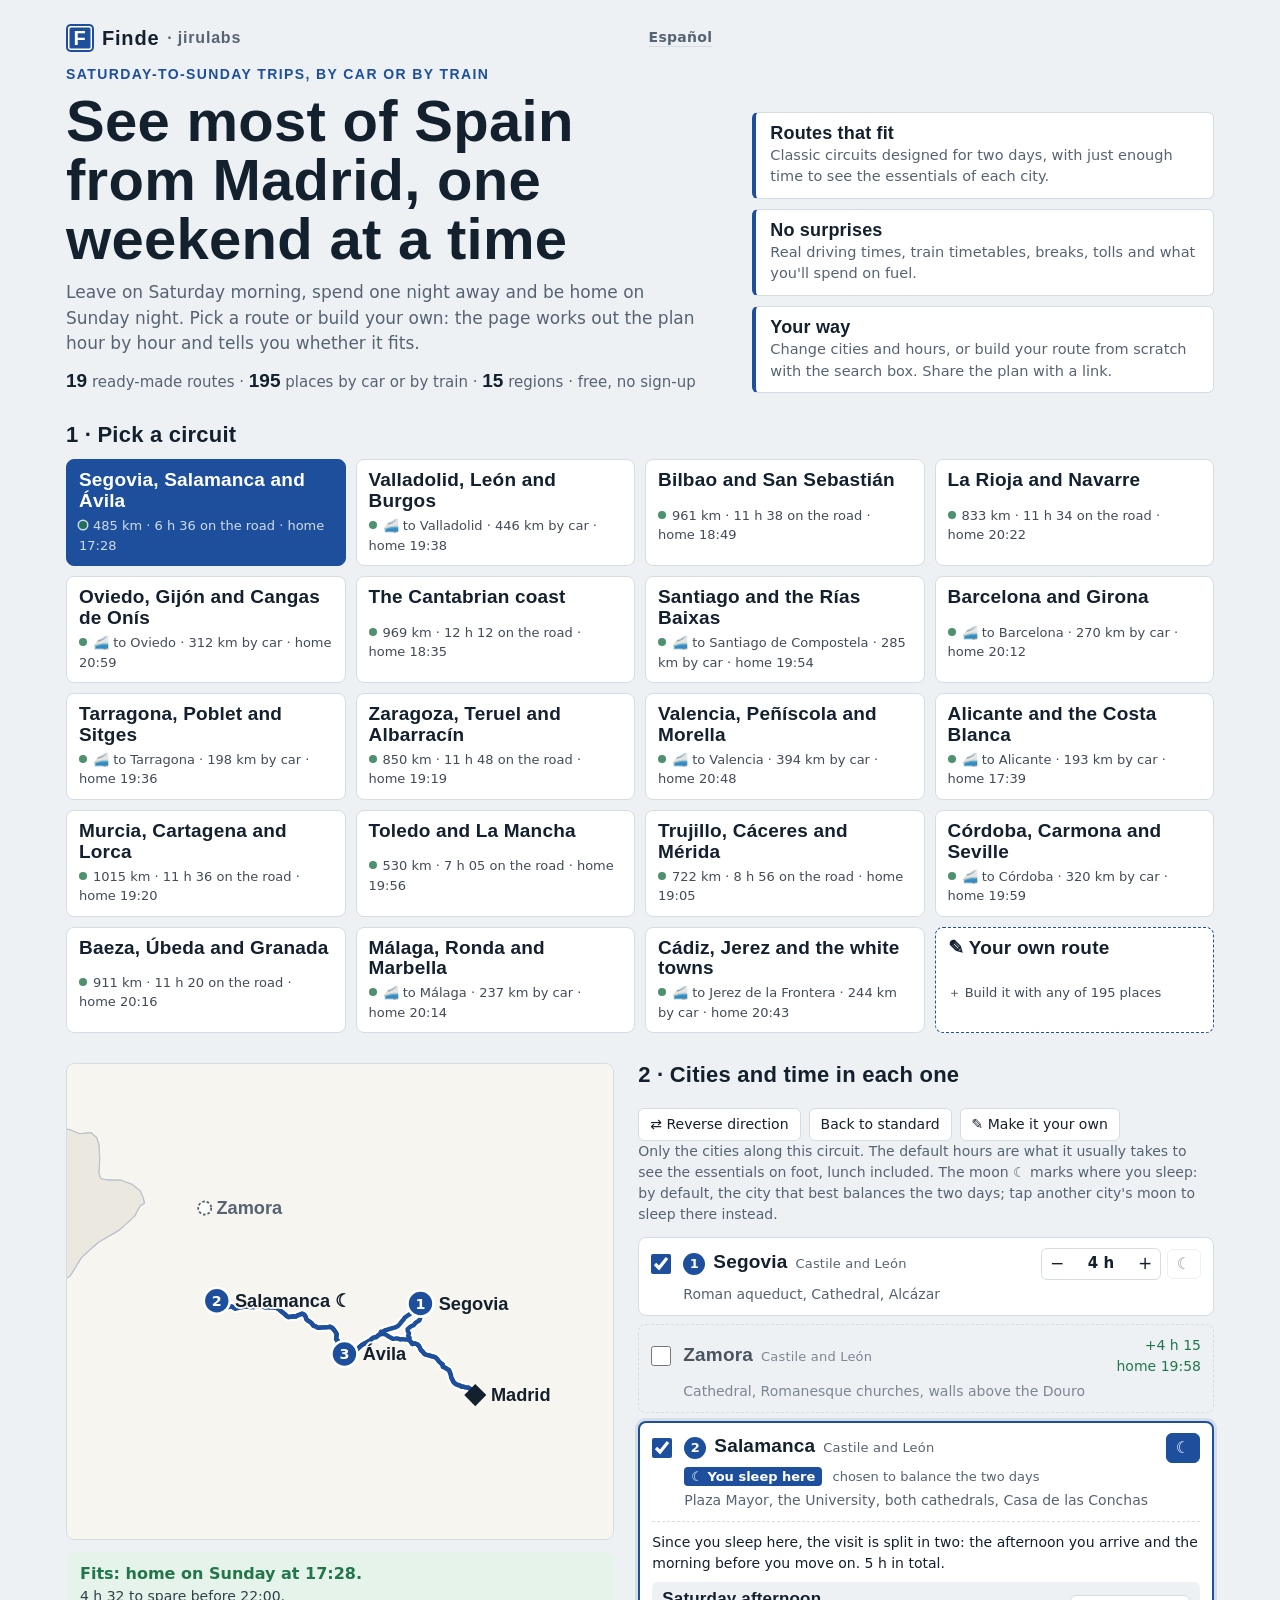
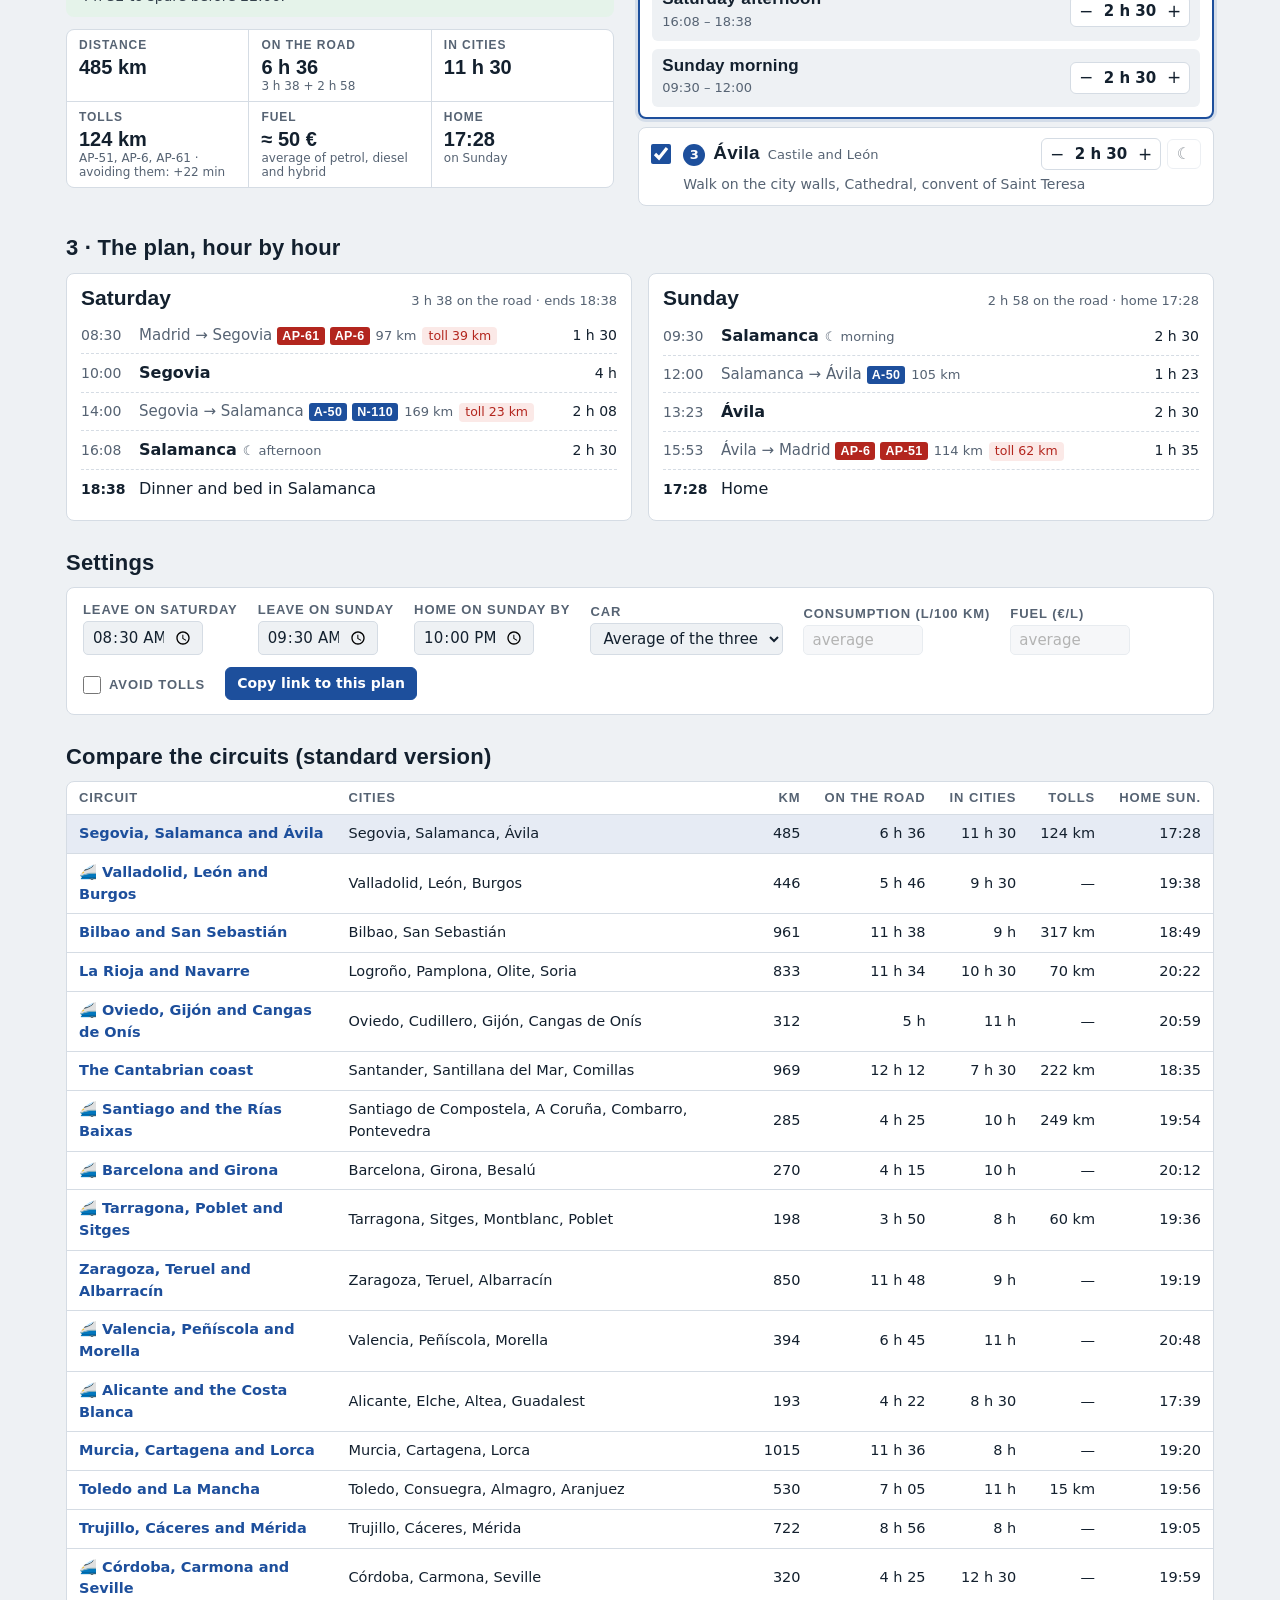
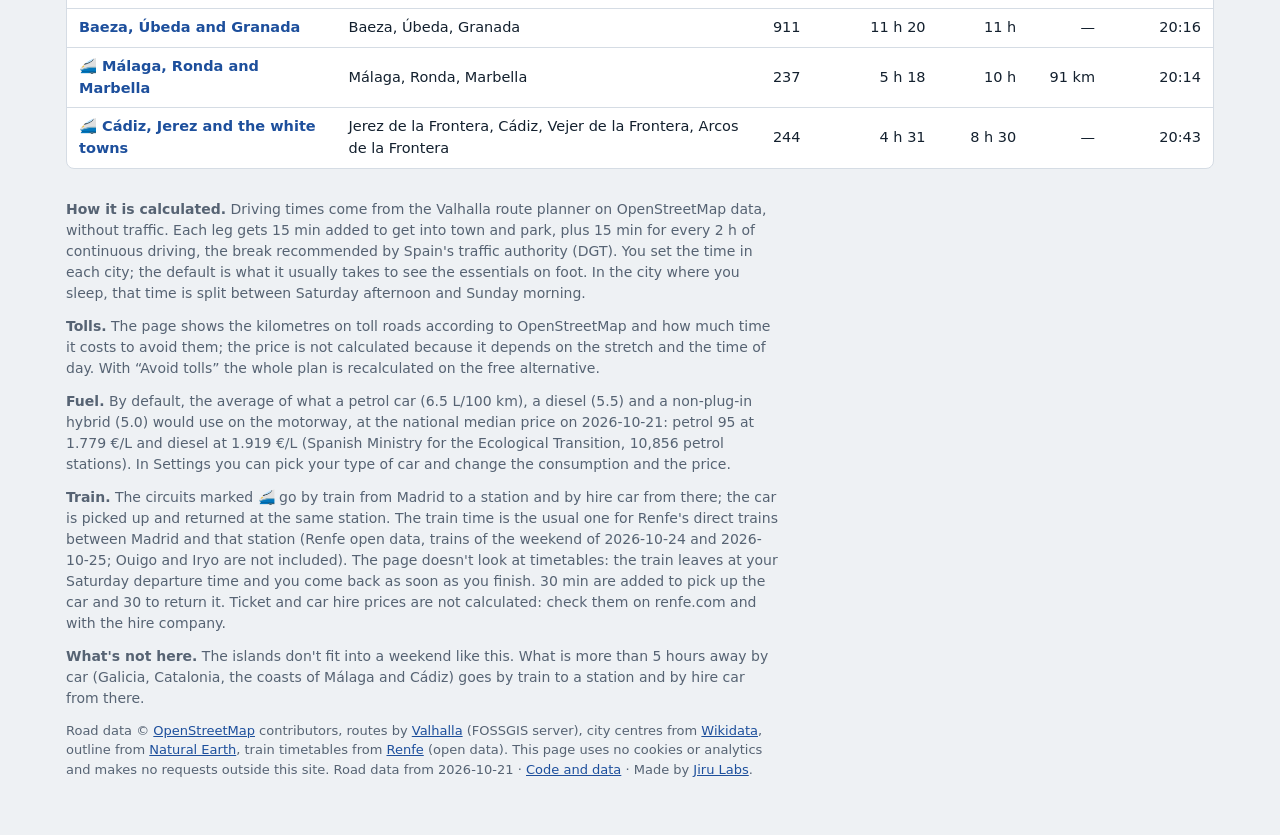
==== commit d7535a5a: "Un circuito por región y el tren como un tramo más, sin horarios Diecinueve circuitos que cubren la " ====
--- a/docs/en/index.html
+++ b/docs/en/index.html
@@ -72,7 +72,6 @@
         </div>
         <div class="modo-sel">
           <label id="l-estacion">Train to <select id="estacion"></select></label>
-          <label id="l-ida">Outbound train, Saturday <select id="ida"></select></label>
         </div>
         <p class="ayuda" id="ayuda-tren"></p>
       </div>
@@ -97,7 +96,7 @@
     <div class="ajustes">
       <label>Leave on Saturday <input id="s1" type="time" value="08:30"></label>
       <label>Leave on Sunday <input id="s2" type="time" value="09:30"></label>
-      <label>In Madrid on Sunday before <input id="fin" type="time" value="22:00"></label>
+      <label>Home on Sunday by <input id="fin" type="time" value="22:00"></label>
       <label>Car <select id="coche">
         <option value="media">Average of the three</option>
         <option value="gasolina">Petrol</option>
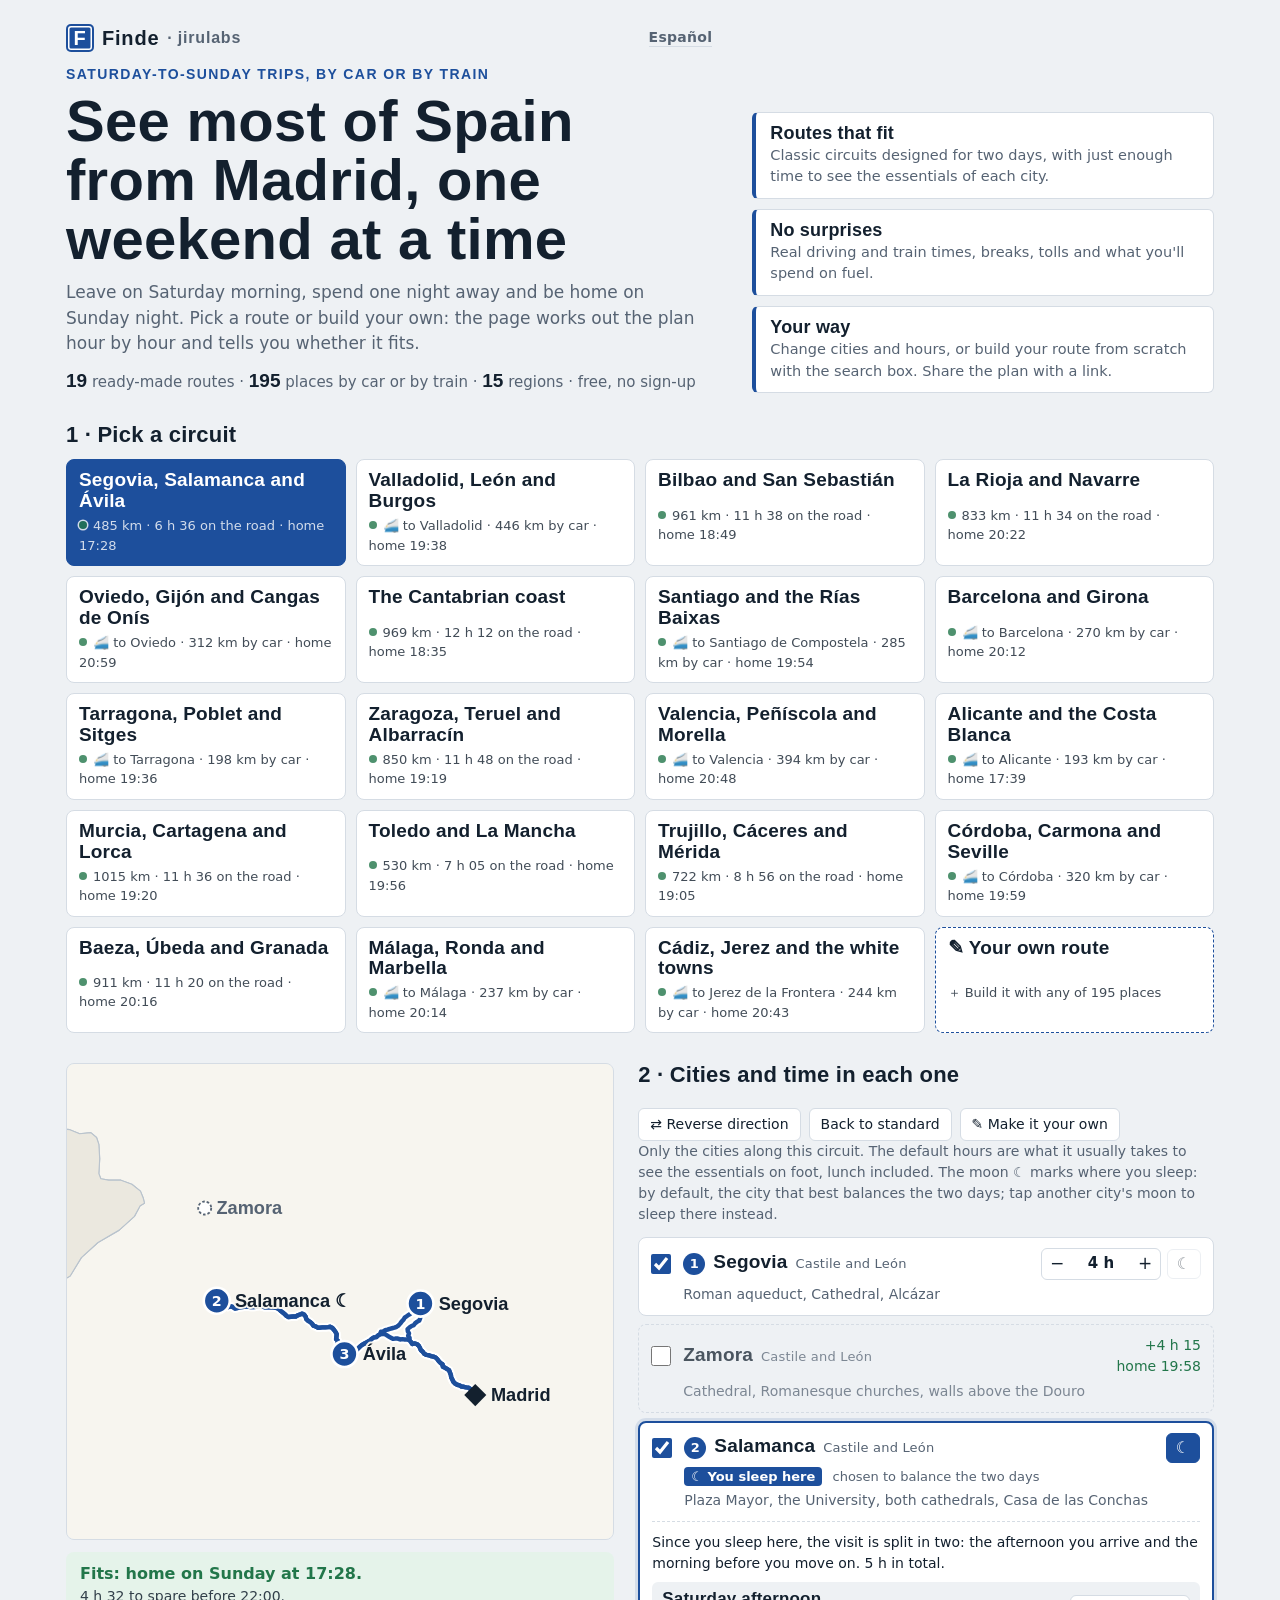
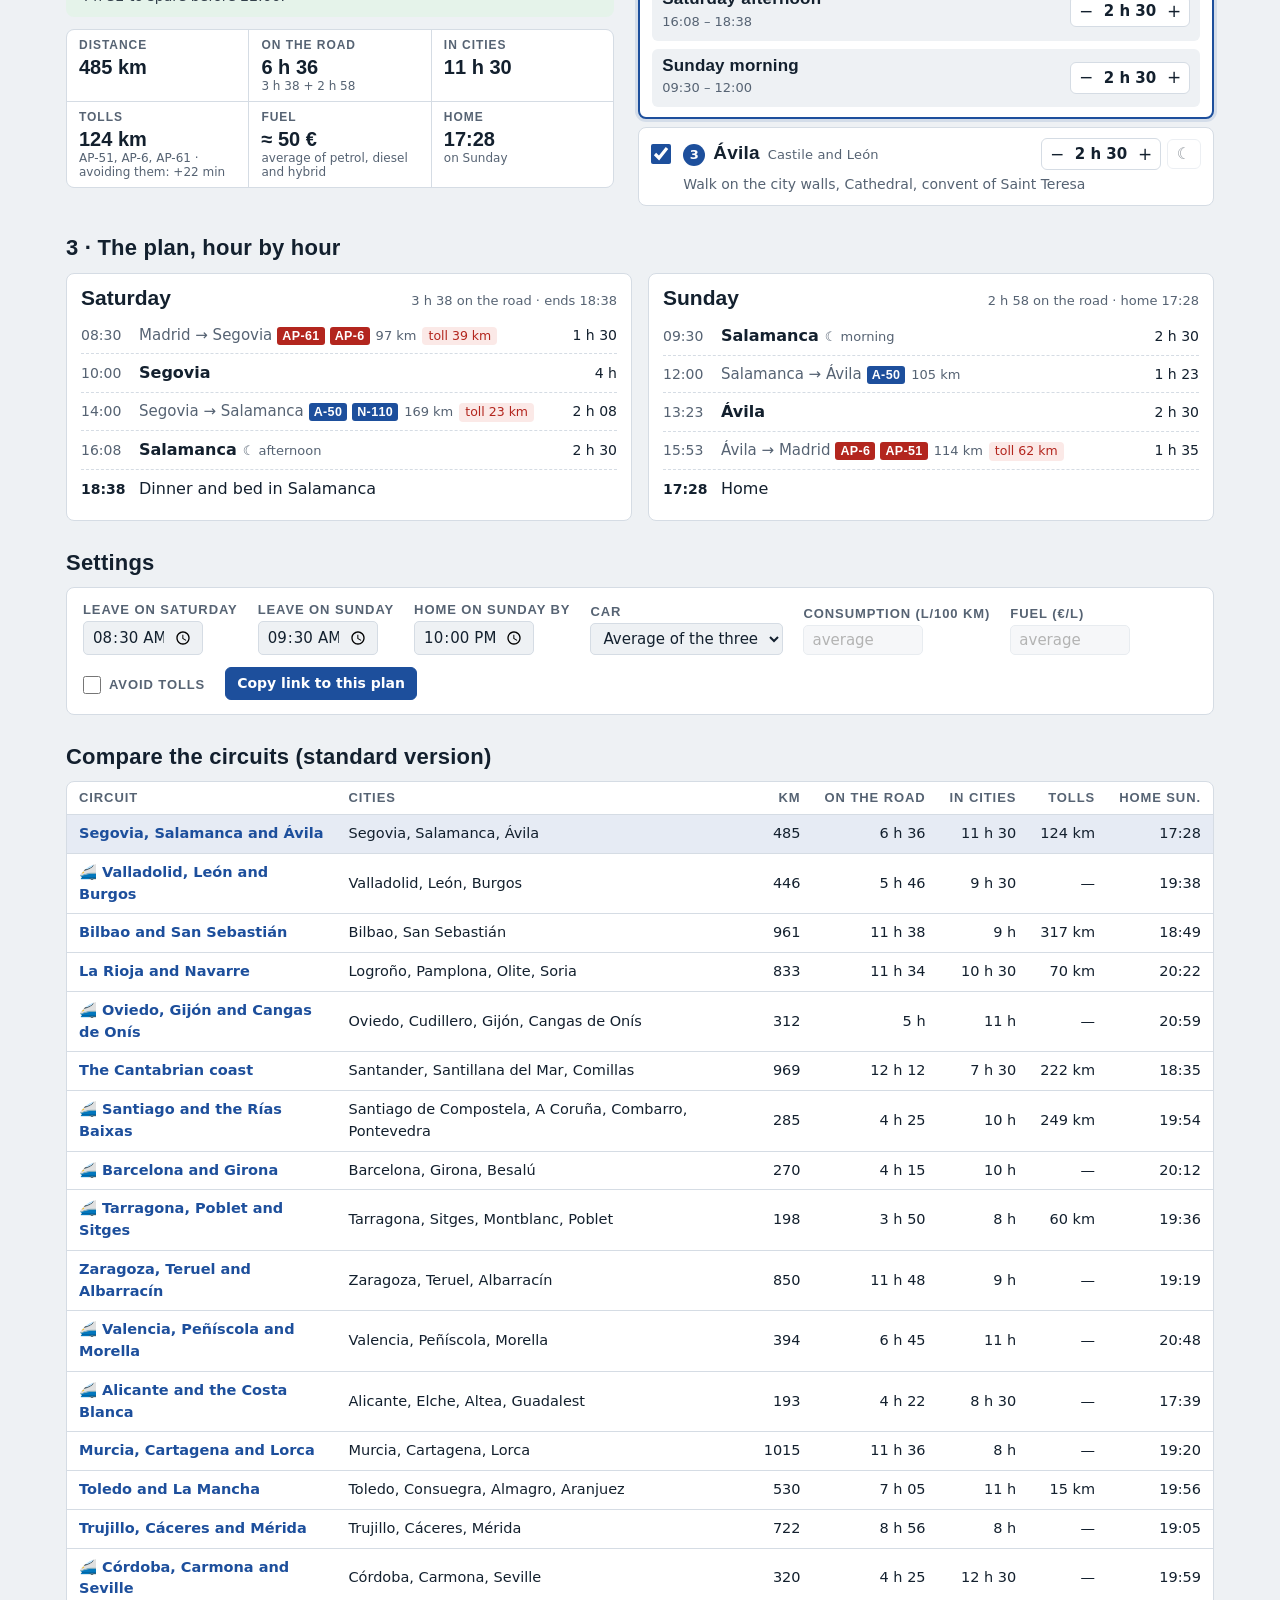
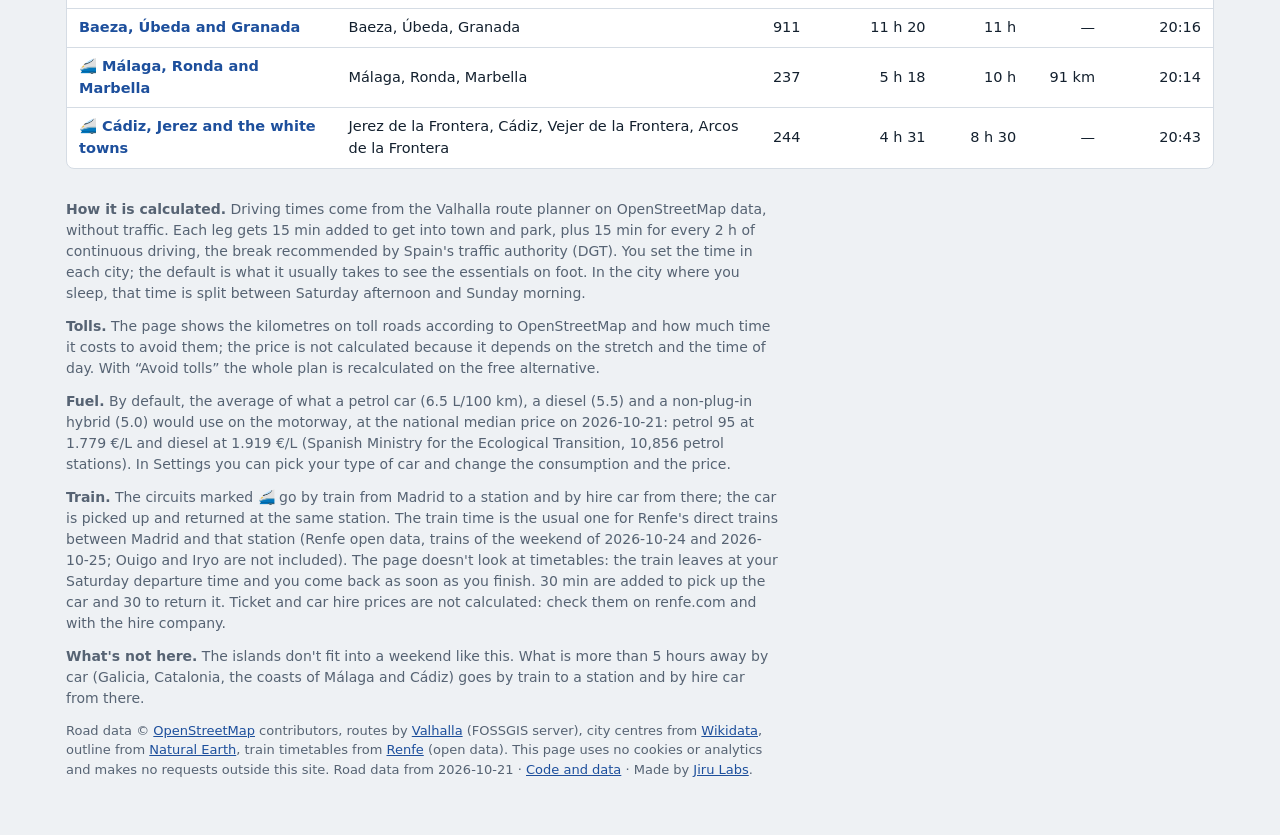
==== commit 80f073d0: "Portada: el número de circuitos sale de los datos ({n_circuitos}, decía diecisiete con 19) y fuera «" ====
--- a/docs/en/index.html
+++ b/docs/en/index.html
@@ -4,7 +4,7 @@
 <meta charset="utf-8">
 <meta name="viewport" content="width=device-width,initial-scale=1">
 <title>Finde · See most of Spain on weekend road trips from Madrid</title>
-<meta name="description" content="Saturday-to-Sunday trips from Madrid, by car or by train and hire car: seventeen ready-made circuits and nearly two hundred places. Pick the cities, set the time in each one and check that you are home on Sunday.">
+<meta name="description" content="Saturday-to-Sunday trips from Madrid, by car or by train and hire car: 19 ready-made circuits and nearly two hundred places. Pick the cities, set the time in each one and check that you are home on Sunday.">
 <meta name="color-scheme" content="light dark">
 <link rel="canonical" href="https://finde.jirulabs.com/en/">
 <link rel="alternate" hreflang="es" href="https://finde.jirulabs.com/">
@@ -13,7 +13,7 @@
 <meta property="og:type" content="website">
 <meta property="og:url" content="https://finde.jirulabs.com/en/">
 <meta property="og:title" content="Finde · See most of Spain on weekend road trips from Madrid">
-<meta property="og:description" content="Seventeen ready-made routes, by car or by train to Galicia, Barcelona or Málaga. Leave on Saturday, come back on Sunday, and the page tells you if it fits.">
+<meta property="og:description" content="19 ready-made routes, by car or by train to Galicia, Barcelona or Málaga. Leave on Saturday, come back on Sunday, and the page tells you if it fits.">
 <meta property="og:locale" content="en_GB">
 <meta property="og:image" content="https://finde.jirulabs.com/og-en.png">
 <meta property="og:image:width" content="1200">
@@ -38,7 +38,7 @@
     </div>
     <ul class="ventajas">
       <li><strong>Routes that fit</strong>Classic circuits designed for two days, with just enough time to see the essentials of each city.</li>
-      <li><strong>No surprises</strong>Real driving times, train timetables, breaks, tolls and what you&#x27;ll spend on fuel.</li>
+      <li><strong>No surprises</strong>Real driving and train times, breaks, tolls and what you&#x27;ll spend on fuel.</li>
       <li><strong>Your way</strong>Change cities and hours, or build your route from scratch with the search box. Share the plan with a link.</li>
     </ul>
   </header>
